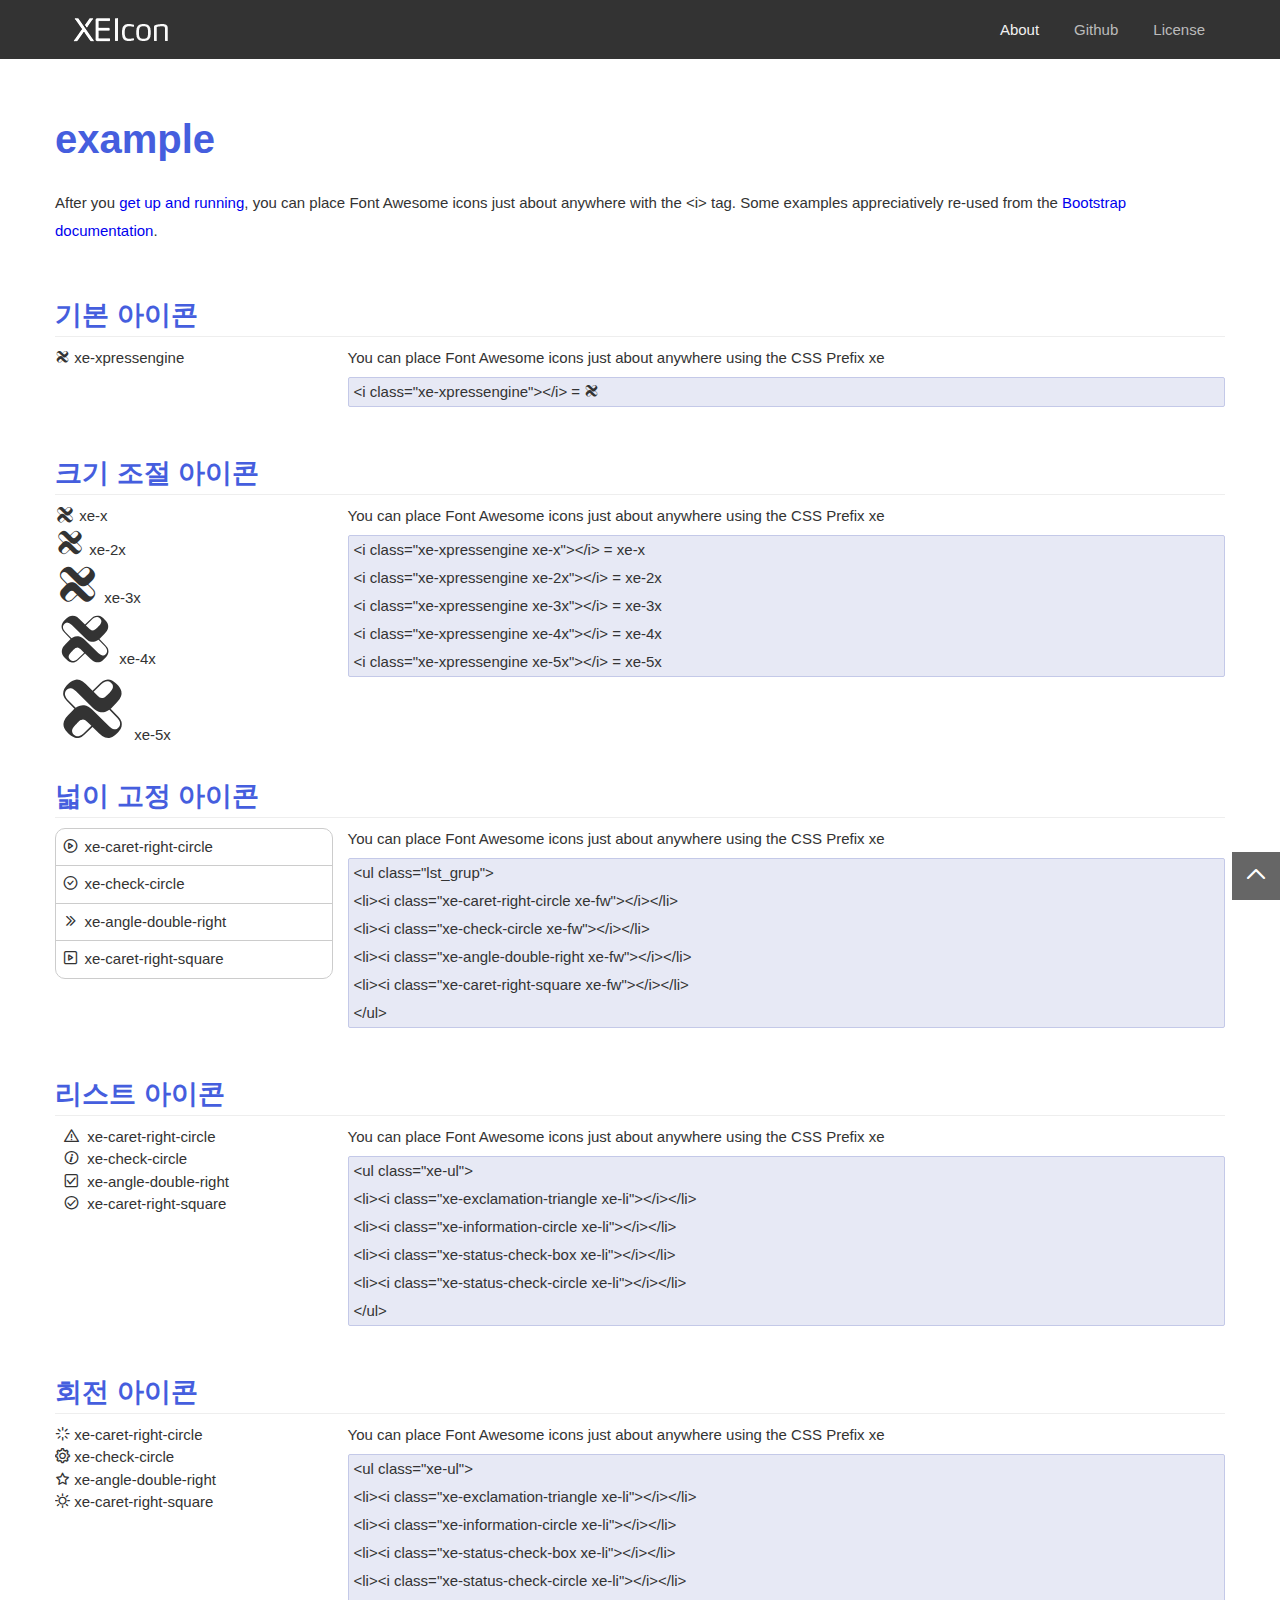
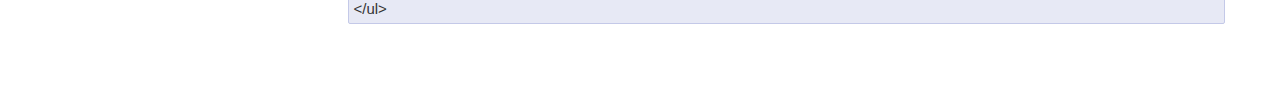
==== example.html @ 7a9fdd1b "example.html" ====
<!doctype html>
<html>
<head>
<meta charset="utf-8">
<title>XE Icon</title>
<meta name="viewport" content="width=device-width,initial-scale=1.0,minimum-scale=1.0,maximum-scale=1.0">
<link rel="stylesheet" href="./common/xe-icon.css">
<link rel="stylesheet" href="./common/style.css">
<!--[if lt IE 8]><link rel="stylesheet" href="./ie7/ie7.css"><![endif]-->
<!--[if lt IE 9]><script src="../xe_common/respond.min.js"></script><![endif]-->
<!--[if lt IE 9]><script src="../xe_common/jquery-1.x.min.js"></script><![endif]-->
<!--[if gte IE 9]><script src="../xe_common/jquery.min.js"></script><![endif]-->
<script src="../xe_common/jquery.min.js"></script>
<script src="./common/xe-icon.js"></script>
<script src="./js/jquery.quicksearch.js"></script>
<script src="./js/search.js"></script>
<link rel="shortcut icon" sizes="64x64" href="./img/favicon.ico">
<link rel="apple-touch-icon" sizes="144x144" href="./img/favicon-114.png">

<!-- GA --> <script> (function(i,s,o,g,r,a,m){i['GoogleAnalyticsObject']=r;i[r]=i[r]||function(){(i[r].q=i[r].q||[]).push(arguments)},i[r].l=1*new Date();a=s.createElement(o), m=s.getElementsByTagName(o)[0];a.async=1;a.src=g;m.parentNode.insertBefore(a,m) })(window,document,'script','//www.google-analytics.com/analytics.js','ga'); ga('create', 'UA-46389165-4', 'auto'); ga('send', 'pageview'); </script> </head> <!-- // GA -->
</head>
<body>
<div class="xe_icon_wrap about_wrap">
	<div class="xe_icon_gnb">
		<div class="gnb_area">
			<h1><a href="http://contest.xpressengine.com/templates/xe_icon/index.html"><span class="blind">XEIcon</span></a></h1>
			<div class="gnb_right">
                <!-- 검색바 삭제
				<div class="srch_area">
					<input type="text" placeholder="Search">
					<a href="#"><i class="xe-magnifier"><span class="blind">xe icon 찾기</span></i></a>
				</div> -->
				<ul class="menu_lst">
					<!-- [D] 선택시 a 태그 클래스 on 추가 -->
					<!--홈버튼 일시숨김
                    <li><a href="index.html" class="on">XEIcon</a></li>
                    -->
					<li><a href="./About_files/About.html" class="on">About</a></li>
					<li><a href="https://github.com/xpressengine/XEIcon.git" target="_blank" class="ga-action" data-ga-event="icon-download">Github</a></li>
					<li><a href="http://contest.xpressengine.com/templates/xe_icon/xe_icon_license.html">License</a></li>
				</ul>
			</div>
		</div>
	</div>
	<div class="container">
    	<div class="spot v2">
          	<h2 class="license_tit">example</h2>
			<p>After you <a href="../get-started/">get up and running</a>, you can place Font Awesome icons just about anywhere with the <span>&lt;i&gt;</span> tag. Some examples appreciatively re-used from the <a href="http://getbootstrap.com">Bootstrap documentation</a>.</p>
        </div>
		<div class="content">
			<ul class="code_lst">
            	<li>
                	<h3>기본 아이콘</h3>
                    <div class="col left">
	                    <i class="xe-xpressengine"></i> xe-xpressengine
                    </div>
                	<div class="col right">
	                    <p>You can place Font Awesome icons just about anywhere using the CSS Prefix <span class="box_txt">xe</span></p>
						<div class="code_box_area">
							<p class="code_box"><span>&lt;i class="xe-xpressengine"&gt;&lt;/i&gt; = <i class="xe-xpressengine"></i> </span></p>
						</div>        
                    </div>
                </li>
            	<li>
                	<h3>크기 조절 아이콘</h3>
                    <div class="col left">
                    	<ul>
                        <li><i class="xe-xpressengine xe-x"></i> xe-x</li>
                        <li><i class="xe-xpressengine xe-2x"></i> xe-2x</li>
                        <li><i class="xe-xpressengine xe-3x"></i> xe-3x</li>
                        <li><i class="xe-xpressengine xe-4x"></i> xe-4x</li>
                        <li><i class="xe-xpressengine xe-5x"></i> xe-5x</li>
                        </ul>
                    </div>
                	<div class="col right">
	                    <p>You can place Font Awesome icons just about anywhere using the CSS Prefix <span class="box_txt">xe</span></p>
						<div class="code_box_area">
							<p class="code_box">
                                <span>&lt;i class="xe-xpressengine xe-x"&gt;&lt;/i&gt; = xe-x </span><br>
                                <span>&lt;i class="xe-xpressengine xe-2x"&gt;&lt;/i&gt; = xe-2x </span><br>
                                <span>&lt;i class="xe-xpressengine xe-3x"&gt;&lt;/i&gt; = xe-3x </span><br>
                                <span>&lt;i class="xe-xpressengine xe-4x"&gt;&lt;/i&gt; = xe-4x </span><br>
                                <span>&lt;i class="xe-xpressengine xe-5x"&gt;&lt;/i&gt; = xe-5x </span><br>
                            </p>
						</div>        
                    </div>
                </li>                
            	<li>
                	<h3>넓이 고정 아이콘</h3>
                    <div class="col left">
                    	<ul class="lst_grup">
                        <li><i class="xe-caret-right-circle xe-fw"></i> xe-caret-right-circle</li>
                        <li><i class="xe-check-circle xe-fw"></i> xe-check-circle</li>
                        <li><i class="xe-angle-double-right xe-fw"></i> xe-angle-double-right</li>
                        <li><i class="xe-caret-right-square xe-fw"></i> xe-caret-right-square</li>
                        </ul>
                    </div>
                	<div class="col right">
	                    <p>You can place Font Awesome icons just about anywhere using the CSS Prefix <span class="box_txt">xe</span></p>
						<div class="code_box_area">
							<p class="code_box">
                                <span>&lt;ul class="lst_grup"&gt;</span><br>
                                    <span>&lt;li&gt;&lt;i class="xe-caret-right-circle xe-fw"&gt;&lt;/i&gt;&lt;/li&gt;</span><br>
                                    <span>&lt;li&gt;&lt;i class="xe-check-circle xe-fw"&gt;&lt;/i&gt;&lt;/li&gt;</span><br>
                                    <span>&lt;li&gt;&lt;i class="xe-angle-double-right xe-fw"&gt;&lt;/i&gt;&lt;/li&gt;</span><br>
                                    <span>&lt;li&gt;&lt;i class="xe-caret-right-square xe-fw"&gt;&lt;/i&gt;&lt;/li&gt;</span><br>
								<span>&lt;/ul&gt;</span>                                    
                            </p>
						</div>        
                    </div>
                </li>          
            	<li>
                	<h3>리스트 아이콘</h3>
                    <div class="col left">
                    	<ul class="xe-ul">
                        <li><i class="xe-exclamation-triangle xe-li"></i> xe-caret-right-circle</li>
                        <li><i class="xe-information-circle xe-li"></i> xe-check-circle</li>
                        <li><i class="xe-status-check-box xe-li"></i> xe-angle-double-right</li>
                        <li><i class="xe-status-check-circle xe-li"></i> xe-caret-right-square</li>
                        </ul>
                    </div>
                	<div class="col right">
	                    <p>You can place Font Awesome icons just about anywhere using the CSS Prefix <span class="box_txt">xe</span></p>
						<div class="code_box_area">
							<p class="code_box">
                                <span>&lt;ul class="xe-ul"&gt;</span><br>
                                    <span>&lt;li&gt;&lt;i class="xe-exclamation-triangle xe-li"&gt;&lt;/i&gt;&lt;/li&gt;</span><br>
                                    <span>&lt;li&gt;&lt;i class="xe-information-circle xe-li"&gt;&lt;/i&gt;&lt;/li&gt;</span><br>
                                    <span>&lt;li&gt;&lt;i class="xe-status-check-box xe-li"&gt;&lt;/i&gt;&lt;/li&gt;</span><br>
                                    <span>&lt;li&gt;&lt;i class="xe-status-check-circle xe-li"&gt;&lt;/i&gt;&lt;/li&gt;</span><br>
								<span>&lt;/ul&gt;</span>   
                            </p>
						</div>        
                    </div>
                </li>   
            	<li>
                	<h3>회전 아이콘</h3>
                    <div class="col left">
                    	<ul class="lst_row">
                        <li><i class="xe-spinner xe-spin"></i> xe-caret-right-circle</li>
                        <li><i class="xe-tool xe-spin"></i> xe-check-circle</li>
                        <li><i class="xe-star xe-spin"></i> xe-angle-double-right</li>
                        <li><i class="xe-time-day xe-spin"></i> xe-caret-right-square</li>
                        </ul>
                    </div>
                	<div class="col right">
	                    <p>You can place Font Awesome icons just about anywhere using the CSS Prefix <span class="box_txt">xe</span></p>
						<div class="code_box_area">
							<p class="code_box">
                                <span>&lt;ul class="xe-ul"&gt;</span><br>
                                    <span>&lt;li&gt;&lt;i class="xe-exclamation-triangle xe-li"&gt;&lt;/i&gt;&lt;/li&gt;</span><br>
                                    <span>&lt;li&gt;&lt;i class="xe-information-circle xe-li"&gt;&lt;/i&gt;&lt;/li&gt;</span><br>
                                    <span>&lt;li&gt;&lt;i class="xe-status-check-box xe-li"&gt;&lt;/i&gt;&lt;/li&gt;</span><br>
                                    <span>&lt;li&gt;&lt;i class="xe-status-check-circle xe-li"&gt;&lt;/i&gt;&lt;/li&gt;</span><br>
								<span>&lt;/ul&gt;</span>   
                            </p>
						</div>        
                    </div>
                </li>                                            
            </ul>
		</div>
	</div>
</div>
<a href="http://contest.xpressengine.com/templates/xe_icon/xe_icon_about.html#" class="btn_top" style="display: inline;"><i class="xe-angle-up"><span class="blind">위로가기</span></i></a>
</body>
</html>
---- common/xe-icon.css ----
@charset "utf-8";
/* GBU Gunil */

/* Common */
body,p,h1,h2,h3,h4,h5,h6,ul,ol,li,dl,dt,dd,table,th,td,form,fieldset,legend,input,textarea,button,select{margin:0;padding:0;-webkit-text-size-adjust:none}
body,input,textarea,select,button,table{font-family:'나눔고딕',NanumGothic,ng,'돋움',Dotum,Helvetica Neue,Helvetica,sans-serif;font-size:12px}
img,fieldset,button{border:0}
ul,ol{list-style:none}
em,address{font-style:normal}
a{text-decoration:none}
a:hover,a:active,a:focus{text-decoration:none}
.blind{overflow:hidden;position:absolute;top:0;left:0;width:1px;height:1px;font-size:0;line-height:0}

/* webfont */
@font-face{font-family:ng;src:url(nanumgothic.eot);src:local('※'),url(nanumgothic.woff) format('woff')}

body{margin:0;padding:0;background:#455ede;line-height:1.5}
h2{padding:24px 8px 24px 8px;font-size:56px;color:#fafafa;text-align:center}
.glyph{overflow:hidden;float:left;width:50%;height:90px;margin-bottom:30px;padding-bottom:0;font-size:16px;text-align:center}
.bgc1{background:#455ede;text-align:center}
.mal,.mhl{margin-left:auto;margin-right:auto}
.mhmm{margin-left:auto;margin-right:auto}
.mls{display:block;font-size:13px;margin-top:4px;color:#fafafa}
.clearfix:before,.clearfix:after{display:table;content:' '}
.clearfix:after{clear:both}
.hidden-true{display:none}
.fs1{font-size:32px;color:#fafafa}
code{font-size:11px;font-family:Consolas,'Andale Mono','Lucida Console','Lucida Sans Typewriter',Monaco,'Courier New',monospace;color:#009;white-space:nowrap}
.haader{clear:both;padding:40px 0 30px}
.haader h3{padding:8px 8px 8px 8px;border-bottom:1px solid #fafafa;font-size:26px;font-weight:500;text-align: center;color: #fafafa;}
.ptl{margin:0 auto;padding:0 0 30px}
p.mhl{color:#fafafa}
p.mhl a{color:#fafafa}
.bgc2{background-color:#333}
.bgc2 p.mhl{margin:20px auto;text-align:right}
.btn_top{display:none;overflow:hidden;position:fixed;right:0px;bottom:0px;z-index:1000;width:48px;height:48px;background-color:#000;font-size:24px;line-height:48px;color:#fff;text-align:center;opacity:0.6;filter:alpha(opacity=60)}
.btn_top:hover{background-color:#000;color:#fff;text-decoration:none;opacity:1;filter:alpha(opacity=100)}
.download{display:inline-block;height:26px;padding:6px 16px;border:1px solid #fafafa;border-radius:26px;font-size:18px;line-height:26px;color:#fafafa}
.download:hover{background-color:#fafafa;color:#455ede}

.xe_icon_gnb{background-color:#333}
.xe_icon_gnb .gnb_area{overflow:hidden;position:relative;margin:0 auto;background-color:#333}
.xe_icon_gnb h1{float:left;overflow:hidden;width:130px;height:59px;margin-right:10px}
.xe_icon_gnb h1 a{display:block;width:130px;height:59px;background:url(../img/xeicon_logo.png) 0 0 no-repeat}
.xe_icon_gnb .gnb_right{float:right;margin-right:154px}
.xe_icon_gnb .srch_area{float:left;overflow:hidden;padding-top:12px}
.xe_icon_gnb .srch_area input{float:left;width:168px;height:17px;padding:8px 12px 9px;border:0;font-size:15px;-webkit-border-radius:3px 0 0 3px;border-radius:3px 0 0 3px;color:#333}
.xe_icon_gnb .srch_area a{float:left;display:block;width:34px;height:34px;border-left:solid 1px #ccc;background-color:#fff;-webkit-border-radius:0 3px 3px 0;border-radius:0 3px 3px 0;font-size:21px;color:#888}
.xe_icon_gnb .srch_area a i{padding:0 4px 0 6px;vertical-align:top;line-height:34px}
.xe_icon_gnb .menu_lst{overflow:hidden;float:left}
.xe_icon_gnb .menu_lst li{float:left;font-size:15px;line-height:59px;margin-left:35px}
.xe_icon_gnb .menu_lst li:first-child{margin-left:35px}
.xe_icon_gnb .menu_lst li a{color:#bbb}
.xe_icon_gnb .menu_lst li a:hover,.xe_icon_gnb .menu_lst li a.on{color:#f1f1f1}

/* xe_icon_license */
.xe_icon_wrap{overflow:hidden;margin:0;padding:0;color:#333;Verdana,Tahoma,sans-serif;background-color:#fff;text-align:left}
.xe_icon_wrap .container{margin:0 auto;padding:50px 0}
.xe_icon_wrap .license_tit{font-size:40px;font-weight:600;margin:0 0 20px 0;padding:0;color:#455ede;text-align:left}
.xe_icon_wrap .spot{margin-bottom:20px;padding: 0 20px 0 20px}
.xe_icon_wrap .spot p{margin:0 0 10px 0;font-size:15px;line-height:28px}
.xe_icon_wrap .license_info_area{margin-bottom:80px;padding: 0 20px 0 20px}
.xe_icon_wrap .license_info_area .info_lst{margin-bottom:3.2em}
.xe_icon_wrap .license_info_area .info_tit{margin:48px 0 16px 0;font-size:23px;line-height:40px;font-weight:600;border-bottom:solid 1px #e6e6e6}
.xe_icon_wrap .license_info_area .info_content dd{padding-left:0px}
.xe_icon_wrap .license_info_area .info_kr{margin-bottom:10px}
.xe_icon_wrap .license_info_area .info_txt_lst{list-style-type:disc;font-size:15px;line-height:28px;padding-left: 24px}
.xe_icon_wrap .license_info_area .info_txt_lst .info_txt a{color:#455ede}
.xe_icon_wrap .license_info_area .info_txt_lst .info_txt a:hover{text-decoration:underline}
.xe_icon_wrap .license_info_area .info_txt_lst .info_txt .box_txt{display:inline-block;min-height:16px;padding:2px 8px 4px 8px;border:solid 1px #e1e1e1;border-radius: 2px; line-height:16px;vertical-align:middle}
.xe_icon_wrap .notice_txt{font-size:15px;color: #888;margin-bottom: 4px;}
.xe_icon_wrap .notice_txt a{color:#455ede}
.xe_icon_wrap .notice_txt a:hover{text-decoration:underline}

/* xe_icon_about */
.about_wrap .abouts dt{font-size:27px;font-weight:600;margin:30px 0 10px 0}
.about_wrap .abouts dd{font-size:15px;line-height: 26px}
.about_wrap .contest dt{font-size:27px;font-weight:600;margin:30px 0 10px 0}
.about_wrap .contest dd{font-size:15px;line-height: 26px;margin:8px 0 60px 0}
.about_wrap .setting dt,.about_wrap .code_lst h3{font-size:27px;font-weight:600;margin:30px 0 10px 0;color:#455ede}
.about_wrap .setting dd{font-size:15px;line-height: 26px}
.about_wrap .aboutus dt{font-size:27px;font-weight:600;margin:30px 0 10px 0;color:#455ede}
.about_wrap .aboutus dd{font-size:15px;line-height: 26px}
.about_wrap .about_info .info_lst .info_content .info_kr{font-size:15px}
.about_wrap .about_info .info_lst .info_content .info_detail{margin-top:30px;font-size:15px}
.about_wrap .about_info .info_lst .info_content .info_detail ul{padding-left:20px}
.about_wrap .about_info .info_lst .info_content .info_detail.en{margin-top:40px}
.about_wrap .about_info .info_lst .info_content .info_detail li{margin-top:10px}
.about_wrap .about_info .info_lst .info_content .info_detail li a{color:#3269a0}
.about_wrap .about_info .info_lst .info_content .info_detail .detail_tit{font-weight:normal}
.about_wrap .about_info .info_lst .info_content .info_detail .detail_tit .box_txt{display:inline-block;min-height:16px;padding:4px 4px 4px 4px;background-color: #f7f7f7; border:solid 1px #eee;border-radius: 2px; line-height:16px;vertical-align:middle}
.about_wrap .about_info .info_lst .info_content .info_detail .code_box_area{padding-left:20px}
.about_wrap .about_info .info_lst .info_content .info_detail .code_box_area .code_box span{font-size:15px;color:#333}
.about_wrap .about_info .info_lst .info_content .info_detail .code_box_area .code_box,.about_wrap .code_lst .code_box_area .code_box{min-height:28px;margin:8px 0 16px 0;padding:0 5px;border:solid 1px #c4c9e8;border-radius: 2px; background-color:#e7e9f5;font-size:15px;line-height:28px;word-break:break-all}
.about_wrap .about_info .info_lst .info_content .info_detail .code_box_area .code_box_txt{display:block;margin-top:5px;font-size:15px;}
.about_wrap .section{padding:0 20px}
.about_wrap .section ul{padding:0}


.about_wrap .code_lst{font-size:15px}
.about_wrap .code_lst h3{border-bottom:1px solid #eee}
.about_wrap .code_lst>li{overflow: hidden}
.about_wrap .col{float:left}
.about_wrap .left{width:25%}
.about_wrap .right{width:75%}
.about_wrap.xe_icon_wrap .spot{padding-left:0}
.about_wrap .lst_grup{margin-right:15px;border:1px solid #ccc;border-radius:10px}
.about_wrap .lst_grup li{padding:7px 0 7px 5px;border-bottom:1px solid #ccc}
.about_wrap .lst_grup li:last-child{border-bottom:none}





@media(max-width: 767px){
.bgc1,.bgc2{text-align:center}  
.xe_icon_gnb .gnb_right{margin-right:0}
.xe_icon_gnb h1{float:none;margin:0 auto}
.xe_icon_gnb .gnb_right{float:none}
.xe_icon_gnb .srch_area{float:none;width:227px;margin:0 auto;padding-top:0}
.xe_icon_gnb .menu_lst{float:none;width:260px;margin:0 auto}
.xe_icon_gnb .menu_lst li{margin-left:15px}
.xe_icon_gnb .menu_lst li:first-child{margin-left:0}
}

@media(min-width: 480px){
.mhmm,.ptl,.mhl,.gnb_area,.container{width:466px}
.glyph{width:33.33333333%}

}

@media(min-width: 768px){
.mhmm,.ptl,.mhl,.gnb_area,.container{width:750px}
.glyph{width:25%}

.xe_icon_gnb .gnb_right{margin-right:0}
.xe_icon_gnb .menu_lst li,.xe_icon_gnb .menu_lst li:first-child{margin-left:15px}
    
}

@media(min-width: 992px){
.mhmm,.ptl,.mhl,.gnb_area,.container{width:970px}
.glyph{width:20%}

.xe_icon_gnb .gnb_right{margin-right:0}
.xe_icon_gnb .menu_lst li,.xe_icon_gnb .menu_lst li:first-child{margin-left:15px}
}

@media(min-width: 1200px){
.mhmm,.ptl,.mhl,.gnb_area,.container{width:1170px}
.glyph{width:16.666666666%}

.xe_icon_gnb .gnb_right{margin-right:20px}
.xe_icon_gnb .menu_lst li,.xe_icon_gnb .menu_lst li:first-child{margin-left:35px}
}
---- common/style.css ----
@charset "UTF-8";
/* FONT PATH
 * -------------------------- */
@font-face {
  font-family: 'xeicon';
  src: url("../fonts/xeicon.eot?v=4.2.0");
  src: url("../fonts/xeicon.eot?#iefix&v=4.2.0") format("embedded-opentype"), url("../fonts/xeicon.woff?v=4.2.0") format("woff"), url("../fonts/xeicon.ttf?v=4.2.0") format("truetype"), url("../fonts/xeicon.svg?v=4.2.0#xeiconregular") format("svg");
  font-weight: normal;
  font-style: normal; }
i {
  display: inline-block;
  font: normal normal normal 14px/1 xeicon;
  font-size: inherit;
  text-rendering: auto;
  -webkit-font-smoothing: antialiased;
  -moz-osx-font-smoothing: grayscale; }

/* makes the font 33% larger relative to the icon container */
.xe-x {
  font-size: 1.33333em;
  line-height: 0.75em;
  vertical-align: -15%; }

.xe-2x {
  font-size: 2em; }

.xe-3x {
  font-size: 3em; }

.xe-4x {
  font-size: 4em; }

.xe-5x {
  font-size: 5em; }

.xe-plus:before {
  content: ""; }

.xe-plus-circle:before {
  content: ""; }

.xe-plus-square:before {
  content: ""; }

.xe-minus:before {
  content: ""; }

.xe-minus-circle:before {
  content: ""; }

.xe-minus-square:before {
  content: ""; }

.xe-check:before {
  content: ""; }

.xe-check-circle:before {
  content: ""; }

.xe-check-square:before {
  content: ""; }

.xe-close:before {
  content: ""; }

.xe-close-circle:before {
  content: ""; }

.xe-close-square:before {
  content: ""; }

.xe-angle-left:before {
  content: ""; }

.xe-left-circle:before {
  content: ""; }

.xe-left-square:before {
  content: ""; }

.xe-angle-right:before {
  content: ""; }

.xe-right-circle:before {
  content: ""; }

.xe-right-square:before {
  content: ""; }

.xe-angle-up:before {
  content: ""; }

.xe-up-circle:before {
  content: ""; }

.xe-up-square:before {
  content: ""; }

.xe-angle-down:before {
  content: ""; }

.xe-down-circle:before {
  content: ""; }

.xe-down-square:before {
  content: ""; }

.xe-arrow-left:before {
  content: ""; }

.xe-arrow-right:before {
  content: ""; }

.xe-arrow-up:before {
  content: ""; }

.xe-arrow-down:before {
  content: ""; }

.xe-angle-double-left:before {
  content: ""; }

.xe-angle-double-right:before {
  content: ""; }

.xe-angle-double-up:before {
  content: ""; }

.xe-angle-double-down:before {
  content: ""; }

.xe-caret-left:before {
  content: ""; }

.xe-caret-left-circle:before {
  content: ""; }

.xe-caret-left-square:before {
  content: ""; }

.xe-caret-right:before {
  content: ""; }

.xe-caret-right-circle:before {
  content: ""; }

.xe-caret-right-square:before {
  content: ""; }

.xe-caret-up:before {
  content: ""; }

.xe-caret-up-circle:before {
  content: ""; }

.xe-caret-up-square:before {
  content: ""; }

.xe-caret-down:before {
  content: ""; }

.xe-caret-down-circle:before {
  content: ""; }

.xe-caret-down-square:before {
  content: ""; }

.xe-arrows:before {
  content: ""; }

.xe-arrows-alt:before {
  content: ""; }

.xe-expand-square:before {
  content: ""; }

.xe-compress-square:before {
  content: ""; }

.xe-arrows-h:before {
  content: ""; }

.xe-arrows-v:before {
  content: ""; }

.xe-expand:before {
  content: ""; }

.xe-compress:before {
  content: ""; }

.xe-refresh:before {
  content: ""; }

.xe-power-off:before {
  content: ""; }

.xe-alt:before {
  content: ""; }

.xe-command:before {
  content: ""; }

.xe-esc:before {
  content: ""; }

.xe-eye:before {
  content: ""; }

.xe-toggle:before {
  content: ""; }

.xe-toggle-off:before {
  content: ""; }

.xe-toggle-on:before {
  content: ""; }

.xe-spinner:before {
  content: ""; }

.xe-ellipsis-h:before {
  content: ""; }

.xe-download-circle:before {
  content: ""; }

.xe-upload-circle:before {
  content: ""; }

.xe-download:before {
  content: ""; }

.xe-upload:before {
  content: ""; }

.xe-download-disk:before {
  content: ""; }

.xe-upload-disk:before {
  content: ""; }

.xe-archive:before {
  content: ""; }

.xe-download-my:before {
  content: ""; }

.xe-download-bottom:before {
  content: ""; }

.xe-download-caret:before {
  content: ""; }

.xe-cloud:before {
  content: ""; }

.xe-cloud-upload:before {
  content: ""; }

.xe-cloud-download:before {
  content: ""; }

.xe-upload-square:before {
  content: ""; }

.xe-download-square:before {
  content: ""; }

.xe-share:before {
  content: ""; }

.xe-share-l:before {
  content: ""; }

.xe-share-alt:before {
  content: ""; }

.xe-share-arrow-alt:before {
  content: ""; }

.xe-cloud-plus:before {
  content: ""; }

.xe-cloud-minus:before {
  content: ""; }

.xe-external-share:before {
  content: ""; }

.xe-external-link:before {
  content: ""; }

.xe-flag:before {
  content: ""; }

.xe-flag-line:before {
  content: ""; }

.xe-notice:before {
  content: ""; }

.xe-announce:before {
  content: ""; }

.xe-rss-square:before {
  content: ""; }

.xe-code-fork:before {
  content: ""; }

.xe-Sitemap:before {
  content: ""; }

.xe-wifi-tower:before {
  content: ""; }

.xe-wifi:before {
  content: ""; }

.xe-signal-circle:before {
  content: ""; }

.xe-Antenna:before {
  content: ""; }

.xe-marquee-add:before {
  content: ""; }

.xe-marquee-remove:before {
  content: ""; }

.xe-exchange:before {
  content: ""; }

.xe-repeat:before {
  content: ""; }

.xe-share-arrow-alt2:before {
  content: ""; }

.xe-scissors:before {
  content: ""; }

.xe-pen:before {
  content: ""; }

.xe-pencil:before {
  content: ""; }

.xe-circle:before {
  content: ""; }

.xe-slash-circle:before {
  content: ""; }

.xe-magnifier-expand:before {
  content: ""; }

.xe-magnifier-reduce:before {
  content: ""; }

.xe-magnifier:before {
  content: ""; }

.xe-pin:before {
  content: ""; }

.xe-clip:before {
  content: ""; }

.xe-key:before {
  content: ""; }

.xe-key-classic:before {
  content: ""; }

.xe-wastebasket:before {
  content: ""; }

.xe-eyes:before {
  content: ""; }

.xe-eye-slash:before {
  content: ""; }

.xe-slip-tongs:before {
  content: ""; }

.xe-lock:before {
  content: ""; }

.xe-unlock:before {
  content: ""; }

.xe-calculator:before {
  content: ""; }

.xe-target:before {
  content: ""; }

.xe-pen-point:before {
  content: ""; }

.xe-pencil-point:before {
  content: ""; }

.xe-brush-point:before {
  content: ""; }

.xe-magnet:before {
  content: ""; }

.xe-cube:before {
  content: ""; }

.xe-brush:before {
  content: ""; }

.xe-type:before {
  content: ""; }

.xe-paint-bucket:before {
  content: ""; }

.xe-crop:before {
  content: ""; }

.xe-marquee:before {
  content: ""; }

.xe-color:before {
  content: ""; }

.xe-ruler:before {
  content: ""; }

.xe-ruler-triangle:before {
  content: ""; }

.xe-magic:before {
  content: ""; }

.xe-eyedropper:before {
  content: ""; }

.xe-canvas:before {
  content: ""; }

.xe-tool:before {
  content: ""; }

.xe-repair:before {
  content: ""; }

.xe-align-justify:before {
  content: ""; }

.xe-align-left:before {
  content: ""; }

.xe-align-center:before {
  content: ""; }

.xe-align-right:before {
  content: ""; }

.xe-layout-full:before {
  content: ""; }

.xe-layout-side-left:before {
  content: ""; }

.xe-layout-side-right:before {
  content: ""; }

.xe-layout-left-two:before {
  content: ""; }

.xe-layout-side-center:before {
  content: ""; }

.xe-layout-side-three:before {
  content: ""; }

.xe-layout-grid:before {
  content: ""; }

.xe-layout-top:before {
  content: ""; }

.xe-layout-top-left:before {
  content: ""; }

.xe-layout-top-grid:before {
  content: ""; }

.xe-layout-top-colum:before {
  content: ""; }

.xe-layout-top-center:before {
  content: ""; }

.xe-layout-top-left-mid:before {
  content: ""; }

.xe-layout-top-right:before {
  content: ""; }

.xe-bold:before {
  content: ""; }

.xe-underline:before {
  content: ""; }

.xe-italic:before {
  content: ""; }

.xe-Caps:before {
  content: ""; }

.xe-strikethrough:before {
  content: ""; }

.xe-paragraph:before {
  content: ""; }

.xe-list-ul:before {
  content: ""; }

.xe-list-ul-square:before {
  content: ""; }

.xe-list-ol:before {
  content: ""; }

.xe-list-ul-l:before {
  content: ""; }

.xe-indent:before {
  content: ""; }

.xe-indent-arrow:before {
  content: ""; }

.xe-dedent:before {
  content: ""; }

.xe-dedent-arrow:before {
  content: ""; }

.xe-link:before {
  content: ""; }

.xe-link-l:before {
  content: ""; }

.xe-unlink:before {
  content: ""; }

.xe-link-clip:before {
  content: ""; }

.xe-content-right:before {
  content: ""; }

.xe-content-left:before {
  content: ""; }

.xe-content-grid:before {
  content: ""; }

.xe-eraser:before {
  content: ""; }

.xe-lineheight-plus:before {
  content: ""; }

.xe-lineheight-minus:before {
  content: ""; }

.xe-lineheight:before {
  content: ""; }

.xe-code:before {
  content: ""; }

.xe-rotate-right:before {
  content: ""; }

.xe-rotate-left:before {
  content: ""; }

.xe-stack-paper:before {
  content: ""; }

.xe-paper:before {
  content: ""; }

.xe-user:before {
  content: ""; }

.xe-user-plus:before {
  content: ""; }

.xe-user-minus:before {
  content: ""; }

.xe-user-check:before {
  content: ""; }

.xe-users:before {
  content: ""; }

.xe-user-info:before {
  content: ""; }

.xe-user-add:before {
  content: ""; }

.xe-user-circle:before {
  content: ""; }

.xe-user-folder:before {
  content: ""; }

.xe-user-address:before {
  content: ""; }

.xe-user-lock:before {
  content: ""; }

.xe-female:before {
  content: ""; }

.xe-male:before {
  content: ""; }

.xe-gender:before {
  content: ""; }

.xe-man:before {
  content: ""; }

.xe-community:before {
  content: ""; }

.xe-email:before {
  content: ""; }

.xe-mail-envelope:before {
  content: ""; }

.xe-mail-card:before {
  content: ""; }

.xe-mail-postcard:before {
  content: ""; }

.xe-mail-open:before {
  content: ""; }

.xe-mail-open-letter:before {
  content: ""; }

.xe-mail-at:before {
  content: ""; }

.xe-postbox:before {
  content: ""; }

.xe-mail-reply:before {
  content: ""; }

.xe-send:before {
  content: ""; }

.xe-attach:before {
  content: ""; }

.xe-mail-refresh:before {
  content: ""; }

.xe-message-bubble:before {
  content: ""; }

.xe-message-left:before {
  content: ""; }

.xe-message-right:before {
  content: ""; }

.xe-message-left-list:before {
  content: ""; }

.xe-message-left-ellipsis:before {
  content: ""; }

.xe-comment-list:before {
  content: ""; }

.xe-comment-bubble:before {
  content: ""; }

.xe-comment-double:before {
  content: ""; }

.xe-status-check:before {
  content: ""; }

.xe-status-check-box:before {
  content: ""; }

.xe-status-check-boxout:before {
  content: ""; }

.xe-status-check-circle:before {
  content: ""; }

.xe-status-check-circleout:before {
  content: ""; }

.xe-status-check-shield:before {
  content: ""; }

.xe-status-check-shieldout:before {
  content: ""; }

.xe-status-check-commentout:before {
  content: ""; }

.xe-status-check-comment:before {
  content: ""; }

.xe-status-check-home:before {
  content: ""; }

.xe-status-check-homeout:before {
  content: ""; }

.xe-ban:before {
  content: ""; }

.xe-ban-square:before {
  content: ""; }

.xe-ban-circle:before {
  content: ""; }

.xe-ban-octagonal:before {
  content: ""; }

.xe-ban-briefcase:before {
  content: ""; }

.xe-unknown-square:before {
  content: ""; }

.xe-unknown-circle:before {
  content: ""; }

.xe-ok-square:before {
  content: ""; }

.xe-ok-circle:before {
  content: ""; }

.xe-ban-l:before {
  content: ""; }

.xe-rollback:before {
  content: ""; }

.xe-rollback-circle:before {
  content: ""; }

.xe-exclamation-circle:before {
  content: ""; }

.xe-exclamation-triangle:before {
  content: ""; }

.xe-exclamation-octagon:before {
  content: ""; }

.xe-information-circle:before {
  content: ""; }

.xe-help-circle:before {
  content: ""; }

.xe-skull:before {
  content: ""; }

.xe-image:before {
  content: ""; }

.xe-images:before {
  content: ""; }

.xe-photo:before {
  content: ""; }

.xe-photo-camera-a:before {
  content: ""; }

.xe-photo-camera-b:before {
  content: ""; }

.xe-photo-camera-c:before {
  content: ""; }

.xe-photo-camera-retro:before {
  content: ""; }

.xe-photo-cameracorder:before {
  content: ""; }

.xe-backward-arrow:before {
  content: ""; }

.xe-forward-arrow:before {
  content: ""; }

.xe-backward-double-arrow:before {
  content: ""; }

.xe-forward-double-arrow:before {
  content: ""; }

.xe-stop:before {
  content: ""; }

.xe-backward-double-circle:before {
  content: ""; }

.xe-forward-double-circle:before {
  content: ""; }

.xe-forward-double-circle2:before {
  content: ""; }

.xe-backward-double-circle2:before {
  content: ""; }

.xe-backward-end-circle:before {
  content: ""; }

.xe-forward-end-circle:before {
  content: ""; }

.xe-backward-end-double-circle:before {
  content: ""; }

.xe-forward-end-double-circle:before {
  content: ""; }

.xe-stop-circle:before {
  content: ""; }

.xe-play-circle:before {
  content: ""; }

.xe-backward-double-square:before {
  content: ""; }

.xe-forward-double-square:before {
  content: ""; }

.xe-backward-end-square:before {
  content: ""; }

.xe-forward-end-square:before {
  content: ""; }

.xe-backward-end-double-square:before {
  content: ""; }

.xe-forward-end-double-square:before {
  content: ""; }

.xe-stop-square:before {
  content: ""; }

.xe-play-square:before {
  content: ""; }

.xe-record:before {
  content: ""; }

.xe-play:before {
  content: ""; }

.xe-forward-double-angle:before {
  content: ""; }

.xe-backward-double-angle:before {
  content: ""; }

.xe-pause:before {
  content: ""; }

.xe-forward-end-angle:before {
  content: ""; }

.xe-backward-end-angle:before {
  content: ""; }

.xe-h-41:before {
  content: ""; }

.xe-record-circle:before {
  content: ""; }

.xe-forward-double-circle-o:before {
  content: ""; }

.xe-backward-double-circle-o:before {
  content: ""; }

.xe-pause-circle-o:before {
  content: ""; }

.xe-pausenow-circle-o:before {
  content: ""; }

.xe-video:before {
  content: ""; }

.xe-play-movie:before {
  content: ""; }

.xe-play-tv:before {
  content: ""; }

.xe-play-tv-wide:before {
  content: ""; }

.xe-video-recoder:before {
  content: ""; }

.xe-play-film:before {
  content: ""; }

.xe-film:before {
  content: ""; }

.xe-sound-max:before {
  content: ""; }

.xe-sound-mid:before {
  content: ""; }

.xe-sound-min:before {
  content: ""; }

.xe-sound-plus:before {
  content: ""; }

.xe-sound-minus:before {
  content: ""; }

.xe-sound-off:before {
  content: ""; }

.xe-sound-close:before {
  content: ""; }

.xe-volume-circle:before {
  content: ""; }

.xe-volume-off-circle:before {
  content: ""; }

.xe-volume-max:before {
  content: ""; }

.xe-volume-mid:before {
  content: ""; }

.xe-volume-min:before {
  content: ""; }

.xe-volume-plus:before {
  content: ""; }

.xe-volume-minus:before {
  content: ""; }

.xe-volume-off:before {
  content: ""; }

.xe-volume-close:before {
  content: ""; }

.xe-headset:before {
  content: ""; }

.xe-mic:before {
  content: ""; }

.xe-mic-off:before {
  content: ""; }

.xe-microphone:before {
  content: ""; }

.xe-mic-new:before {
  content: ""; }

.xe-volume-bar:before {
  content: ""; }

.xe-record-play:before {
  content: ""; }

.xe-mix-machine:before {
  content: ""; }

.xe-music-note-a:before {
  content: ""; }

.xe-music-note-b:before {
  content: ""; }

.xe-music-note-c:before {
  content: ""; }

.xe-speaker:before {
  content: ""; }

.xe-keyboard:before {
  content: ""; }

.xe-saxophone:before {
  content: ""; }

.xe-music-scale:before {
  content: ""; }

.xe-star:before {
  content: ""; }

.xe-medal:before {
  content: ""; }

.xe-medal-l:before {
  content: ""; }

.xe-trophy:before {
  content: ""; }

.xe-love-o:before {
  content: ""; }

.xe-present:before {
  content: ""; }

.xe-flag-triangle:before {
  content: ""; }

.xe-tag-a:before {
  content: ""; }

.xe-tag-left:before {
  content: ""; }

.xe-tags:before {
  content: ""; }

.xe-tag-thin:before {
  content: ""; }

.xe-tag-lefts:before {
  content: ""; }

.xe-heart:before {
  content: ""; }

.xe-marker-pin:before {
  content: ""; }

.xe-marker-point:before {
  content: ""; }

.xe-tag-plus:before {
  content: ""; }

.xe-bookmark:before {
  content: ""; }

.xe-bookmark-left:before {
  content: ""; }

.xe-bookmark-spread:before {
  content: ""; }

.xe-marker-circle:before {
  content: ""; }

.xe-marker-plus:before {
  content: ""; }

.xe-marker-minus:before {
  content: ""; }

.xe-marker-multiply:before {
  content: ""; }

.xe-marker-circle-round:before {
  content: ""; }

.xe-marker-plus-round:before {
  content: ""; }

.xe-marker-minus-round:before {
  content: ""; }

.xe-marker-multiply-round:before {
  content: ""; }

.xe-marker-circle-fat:before {
  content: ""; }

.xe-marker-plus-fat:before {
  content: ""; }

.xe-marker-minus-fat:before {
  content: ""; }

.xe-marker-multiply-fat:before {
  content: ""; }

.xe-map-marker:before {
  content: ""; }

.xe-map-folding:before {
  content: ""; }

.xe-location-arrow:before {
  content: ""; }

.xe-compass-a:before {
  content: ""; }

.xe-compass-b:before {
  content: ""; }

.xe-crosshairs:before {
  content: ""; }

.xe-flag-wind:before {
  content: ""; }

.xe-car:before {
  content: ""; }

.xe-taxi:before {
  content: ""; }

.xe-plane:before {
  content: ""; }

.xe-monitor-mac:before {
  content: ""; }

.xe-monitor:before {
  content: ""; }

.xe-laptop:before {
  content: ""; }

.xe-mouse:before {
  content: ""; }

.xe-mouse-wheel:before {
  content: ""; }

.xe-print-paper:before {
  content: ""; }

.xe-mobile:before {
  content: ""; }

.xe-mobile-phone:before {
  content: ""; }

.xe-tablet:before {
  content: ""; }

.xe-battery-full:before {
  content: ""; }

.xe-battery-mid:before {
  content: ""; }

.xe-battery-min:before {
  content: ""; }

.xe-battery-non:before {
  content: ""; }

.xe-disk-old:before {
  content: ""; }

.xe-usb:before {
  content: ""; }

.xe-memorycard:before {
  content: ""; }

.xe-cd-r:before {
  content: ""; }

.xe-hdd:before {
  content: ""; }

.xe-hardware-wifi:before {
  content: ""; }

.xe-calculators:before {
  content: ""; }

.xe-plug:before {
  content: ""; }

.xe-gamepad:before {
  content: ""; }

.xe-gamepad-simple:before {
  content: ""; }

.xe-time-o:before {
  content: ""; }

.xe-time-point:before {
  content: ""; }

.xe-clock:before {
  content: ""; }

.xe-timer:before {
  content: ""; }

.xe-time-forward:before {
  content: ""; }

.xe-time-back:before {
  content: ""; }

.xe-time-hour:before {
  content: ""; }

.xe-alarm-clock:before {
  content: ""; }

.xe-bell:before {
  content: ""; }

.xe-bell-ring:before {
  content: ""; }

.xe-bell-mute:before {
  content: ""; }

.xe-sandwatch:before {
  content: ""; }

.xe-sandwatch-forward:before {
  content: ""; }

.xe-watch:before {
  content: ""; }

.xe-time-day:before {
  content: ""; }

.xe-time-night:before {
  content: ""; }

.xe-calendars:before {
  content: ""; }

.xe-calendars-month:before {
  content: ""; }

.xe-calendars-week:before {
  content: ""; }

.xe-calendars-time:before {
  content: ""; }

.xe-calendars-add:before {
  content: ""; }

.xe-calendars-remove:before {
  content: ""; }

.xe-calendars-delete:before {
  content: ""; }

.xe-calendars-check:before {
  content: ""; }

.xe-file:before {
  content: ""; }

.xe-file-add:before {
  content: ""; }

.xe-file-remove:before {
  content: ""; }

.xe-file-text:before {
  content: ""; }

.xe-documents:before {
  content: ""; }

.xe-documents-twin:before {
  content: ""; }

.xe-file-image:before {
  content: ""; }

.xe-file-movie:before {
  content: ""; }

.xe-file-check:before {
  content: ""; }

.xe-file-music:before {
  content: ""; }

.xe-file-code:before {
  content: ""; }

.xe-file-zip:before {
  content: ""; }

.xe-file-excel:before {
  content: ""; }

.xe-file-word:before {
  content: ""; }

.xe-file-powerpoint:before {
  content: ""; }

.xe-file-time:before {
  content: ""; }

.xe-file-check-o:before {
  content: ""; }

.xe-file-add-o:before {
  content: ""; }

.xe-file-remove-o:before {
  content: ""; }

.xe-file-upload-o:before {
  content: ""; }

.xe-file-download-o:before {
  content: ""; }

.xe-file-bookmark:before {
  content: ""; }

.xe-file-lock:before {
  content: ""; }

.xe-folder:before {
  content: ""; }

.xe-folder-open:before {
  content: ""; }

.xe-folder-add:before {
  content: ""; }

.xe-folder-check:before {
  content: ""; }

.xe-folder-remove:before {
  content: ""; }

.xe-folder-delete:before {
  content: ""; }

.xe-folder-upload:before {
  content: ""; }

.xe-folder-download:before {
  content: ""; }

.xe-folder-bookmark:before {
  content: ""; }

.xe-folder-lock:before {
  content: ""; }

.xe-folder-time:before {
  content: ""; }

.xe-folder-music:before {
  content: ""; }

.xe-folder-image:before {
  content: ""; }

.xe-folder-movie:before {
  content: ""; }

.xe-folder-code:before {
  content: ""; }

.xe-folder-zip:before {
  content: ""; }

.xe-windows:before {
  content: ""; }

.xe-windows-text:before {
  content: ""; }

.xe-windows-forbidden:before {
  content: ""; }

.xe-windows-time:before {
  content: ""; }

.xe-windows-add:before {
  content: ""; }

.xe-windows-remove:before {
  content: ""; }

.xe-windows-delete:before {
  content: ""; }

.xe-windows-check:before {
  content: ""; }

.xe-windows-download:before {
  content: ""; }

.xe-windows-upload:before {
  content: ""; }

.xe-windows-lock:before {
  content: ""; }

.xe-windows-forward:before {
  content: ""; }

.xe-windows-refresh:before {
  content: ""; }

.xe-windows-home:before {
  content: ""; }

.xe-windows-favorite:before {
  content: ""; }

.xe-windows-look:before {
  content: ""; }

.xe-server:before {
  content: ""; }

.xe-server-folder:before {
  content: ""; }

.xe-server-hardware:before {
  content: ""; }

.xe-server-forbidden:before {
  content: ""; }

.xe-server-time:before {
  content: ""; }

.xe-server-add:before {
  content: ""; }

.xe-server-remove:before {
  content: ""; }

.xe-server-delete:before {
  content: ""; }

.xe-server-check:before {
  content: ""; }

.xe-server-download:before {
  content: ""; }

.xe-server-upload:before {
  content: ""; }

.xe-server-lock:before {
  content: ""; }

.xe-server-forward:before {
  content: ""; }

.xe-server-refresh:before {
  content: ""; }

.xe-server-look:before {
  content: ""; }

.xe-html5:before {
  content: ""; }

.xe-css3:before {
  content: ""; }

.xe-ruby:before {
  content: ""; }

.xe-radiation:before {
  content: ""; }

.xe-rocket:before {
  content: ""; }

.xe-atom:before {
  content: ""; }

.xe-shield-o:before {
  content: ""; }

.xe-saturn:before {
  content: ""; }

.xe-globus:before {
  content: ""; }

.xe-funnel:before {
  content: ""; }

.xe-chart-line:before {
  content: ""; }

.xe-chart-bar:before {
  content: ""; }

.xe-chart-area:before {
  content: ""; }

.xe-chart-wave:before {
  content: ""; }

.xe-cocktail:before {
  content: ""; }

.xe-icecream:before {
  content: ""; }

.xe-fork:before {
  content: ""; }

.xe-spoon:before {
  content: ""; }

.xe-knife:before {
  content: ""; }

.xe-burger:before {
  content: ""; }

.xe-rice:before {
  content: ""; }

.xe-cup:before {
  content: ""; }

.xe-lemon:before {
  content: ""; }

.xe-orange:before {
  content: ""; }

.xe-watermelon:before {
  content: ""; }

.xe-cake:before {
  content: ""; }

.xe-pill:before {
  content: ""; }

.xe-glasses:before {
  content: ""; }

.xe-umbrella:before {
  content: ""; }

.xe-bomb:before {
  content: ""; }

.xe-bonfire:before {
  content: ""; }

.xe-tent:before {
  content: ""; }

.xe-handbag:before {
  content: ""; }

.xe-briefcase-l:before {
  content: ""; }

.xe-credit-card:before {
  content: ""; }

.xe-taxi-square:before {
  content: ""; }

.xe-idea:before {
  content: ""; }

.xe-telephone:before {
  content: ""; }

.xe-book-spread:before {
  content: ""; }

.xe-evergreens:before {
  content: ""; }

.xe-carts:before {
  content: ""; }

.xe-tree:before {
  content: ""; }

.xe-leaf:before {
  content: ""; }

.xe-facebook:before {
  content: ""; }

.xe-google-plus:before {
  content: ""; }

.xe-twitter:before {
  content: ""; }

.xe-vk:before {
  content: ""; }

.xe-blogger:before {
  content: ""; }

.xe-hubpages:before {
  content: ""; }

.xe-medium:before {
  content: ""; }

.xe-naver:before {
  content: ""; }

.xe-tumblr:before {
  content: ""; }

.xe-xing:before {
  content: ""; }

.xe-bloglovin:before {
  content: ""; }

.xe-stumbleupon:before {
  content: ""; }

.xe-delicious:before {
  content: ""; }

.xe-linkedin:before {
  content: ""; }

.xe-pocket:before {
  content: ""; }

.xe-feedly:before {
  content: ""; }

.xe-social-rssfeed:before {
  content: ""; }

.xe-digg:before {
  content: ""; }

.xe-reddit:before {
  content: ""; }

.xe-social-email:before {
  content: ""; }

.xe-social-print:before {
  content: ""; }

.xe-github:before {
  content: ""; }

.xe-git:before {
  content: ""; }

.xe-hunie:before {
  content: ""; }

.xe-trello:before {
  content: ""; }

.xe-yobi:before {
  content: ""; }

.xe-skillshare:before {
  content: ""; }

.xe-slideshare:before {
  content: ""; }

.xe-stackoverflow:before {
  content: ""; }

.xe-flickr:before {
  content: ""; }

.xe-instagram:before {
  content: ""; }

.xe-kakaostory:before {
  content: ""; }

.xe-path:before {
  content: ""; }

.xe-behance:before {
  content: ""; }

.xe-deviantart:before {
  content: ""; }

.xe-dribbble:before {
  content: ""; }

.xe-pinterest:before {
  content: ""; }

.xe-evernote:before {
  content: ""; }

.xe-onenote:before {
  content: ""; }

.xe-goodreads:before {
  content: ""; }

.xe-kickstarter:before {
  content: ""; }

.xe-senscritique:before {
  content: ""; }

.xe-myplace:before {
  content: ""; }

.xe-soundcloud:before {
  content: ""; }

.xe-vimeo:before {
  content: ""; }

.xe-youtube:before {
  content: ""; }

.xe-foursquare:before {
  content: ""; }

.xe-trover:before {
  content: ""; }

.xe-facebook-messenger:before {
  content: ""; }

.xe-kakaotalk:before {
  content: ""; }

.xe-line-messenger:before {
  content: ""; }

.xe-skype:before {
  content: ""; }

.xe-telegram:before {
  content: ""; }

.xe-wechat:before {
  content: ""; }

.xe-whatsapp:before {
  content: ""; }

.xe-bitrix:before {
  content: ""; }

.xe-concrete5:before {
  content: ""; }

.xe-dot-cms:before {
  content: ""; }

.xe-drupal:before {
  content: ""; }

.xe-expressionengine:before {
  content: ""; }

.xe-ghost:before {
  content: ""; }

.xe-joomla:before {
  content: ""; }

.xe-kimsq:before {
  content: ""; }

.xe-magento:before {
  content: ""; }

.xe-opencart:before {
  content: ""; }

.xe-oscommerce:before {
  content: ""; }

.xe-prestashop:before {
  content: ""; }

.xe-silverstripe:before {
  content: ""; }

.xe-typo3:before {
  content: ""; }

.xe-ubercart:before {
  content: ""; }

.xe-vbulletin:before {
  content: ""; }

.xe-wix:before {
  content: ""; }

.xe-virtuemart:before {
  content: ""; }

.xe-wordpress:before {
  content: ""; }

.xe-xpressengine:before {
  content: ""; }

.xe-zencart:before {
  content: ""; }

.xe-spin {
  -webkit-animation: xe-spin 2s infinite linear;
  animation: xe-spin 2s infinite linear; }

@-webkit-keyframes xe-spin {
  0% {
    -webkit-transform: rotate(0deg);
    transform: rotate(0deg); }
  100% {
    -webkit-transform: rotate(359deg);
    transform: rotate(359deg); } }
@keyframes xe-spin {
  0% {
    -webkit-transform: rotate(0deg);
    transform: rotate(0deg); }
  100% {
    -webkit-transform: rotate(359deg);
    transform: rotate(359deg); } }
.xe-rotate-90 {
  filter: progid:DXImageTransform.Microsoft.BasicImage(rotation=1);
  -webkit-transform: rotate(90deg);
  -ms-transform: rotate(90deg);
  transform: rotate(90deg); }

.xe-rotate-180 {
  filter: progid:DXImageTransform.Microsoft.BasicImage(rotation=2);
  -webkit-transform: rotate(180deg);
  -ms-transform: rotate(180deg);
  transform: rotate(180deg); }

.xe-rotate-270 {
  filter: progid:DXImageTransform.Microsoft.BasicImage(rotation=3);
  -webkit-transform: rotate(270deg);
  -ms-transform: rotate(270deg);
  transform: rotate(270deg); }

.xe-flip-horizontal {
  filter: progid:DXImageTransform.Microsoft.BasicImage(rotation=0);
  -webkit-transform: scale(-1, 1);
  -ms-transform: scale(-1, 1);
  transform: scale(-1, 1); }

.xe-flip-vertical {
  filter: progid:DXImageTransform.Microsoft.BasicImage(rotation=2);
  -webkit-transform: scale(1, -1);
  -ms-transform: scale(1, -1);
  transform: scale(1, -1); }

:root .xe-rotate-90,
:root .xe-rotate-180,
:root .xe-rotate-270,
:root .xe-flip-horizontal,
:root .xe-flip-vertical {
  filter: none; }

.xe-fw {
  width: 1.28571em;
  text-align: center; }

.xe-ul {
  padding-left: 0;
  margin-left: 2.14286em;
  list-style-type: none; }
  .xe-ul > li {
    position: relative; }

.xe-li {
  position: absolute;
  left: -2.14286em;
  width: 2.14286em;
  top: 0.14286em;
  text-align: center; }
  .xe-li.xe-lg {
    left: -1.85714em; }

.xe-border {
  padding: .2em .25em .15em;
  border: solid 0.08em #eee;
  border-radius: .1em; }

.pull-right {
  float: right; }

.pull-left {
  float: left; }

.xe.pull-left {
  margin-right: .3em; }
.xe.pull-right {
  margin-left: .3em; }

/*# sourceMappingURL=style.css.map */
---- ie7/ie7.css ----
.xe-plus {
	*zoom: expression(this.runtimeStyle['zoom'] = '1', this.innerHTML = '&#xe600;');
}
.xe-plus-circle {
	*zoom: expression(this.runtimeStyle['zoom'] = '1', this.innerHTML = '&#xe601;');
}
.xe-plus-square {
	*zoom: expression(this.runtimeStyle['zoom'] = '1', this.innerHTML = '&#xe602;');
}
.xe-minus {
	*zoom: expression(this.runtimeStyle['zoom'] = '1', this.innerHTML = '&#xe603;');
}
.xe-minus-circle {
	*zoom: expression(this.runtimeStyle['zoom'] = '1', this.innerHTML = '&#xe604;');
}
.xe-minus-square {
	*zoom: expression(this.runtimeStyle['zoom'] = '1', this.innerHTML = '&#xe605;');
}
.xe-check {
	*zoom: expression(this.runtimeStyle['zoom'] = '1', this.innerHTML = '&#xe606;');
}
.xe-check-circle {
	*zoom: expression(this.runtimeStyle['zoom'] = '1', this.innerHTML = '&#xe607;');
}
.xe-check-square {
	*zoom: expression(this.runtimeStyle['zoom'] = '1', this.innerHTML = '&#xe608;');
}
.xe-close {
	*zoom: expression(this.runtimeStyle['zoom'] = '1', this.innerHTML = '&#xe609;');
}
.xe-close-circle {
	*zoom: expression(this.runtimeStyle['zoom'] = '1', this.innerHTML = '&#xe60a;');
}
.xe-close-square {
	*zoom: expression(this.runtimeStyle['zoom'] = '1', this.innerHTML = '&#xe60b;');
}
.xe-angle-left {
	*zoom: expression(this.runtimeStyle['zoom'] = '1', this.innerHTML = '&#xe60c;');
}
.xe-left-circle {
	*zoom: expression(this.runtimeStyle['zoom'] = '1', this.innerHTML = '&#xe60d;');
}
.xe-left-square {
	*zoom: expression(this.runtimeStyle['zoom'] = '1', this.innerHTML = '&#xe60e;');
}
.xe-angle-right {
	*zoom: expression(this.runtimeStyle['zoom'] = '1', this.innerHTML = '&#xe60f;');
}
.xe-right-circle {
	*zoom: expression(this.runtimeStyle['zoom'] = '1', this.innerHTML = '&#xe610;');
}
.xe-right-square {
	*zoom: expression(this.runtimeStyle['zoom'] = '1', this.innerHTML = '&#xe611;');
}
.xe-angle-up {
	*zoom: expression(this.runtimeStyle['zoom'] = '1', this.innerHTML = '&#xe612;');
}
.xe-up-circle {
	*zoom: expression(this.runtimeStyle['zoom'] = '1', this.innerHTML = '&#xe613;');
}
.xe-up-square {
	*zoom: expression(this.runtimeStyle['zoom'] = '1', this.innerHTML = '&#xe614;');
}
.xe-angle-down {
	*zoom: expression(this.runtimeStyle['zoom'] = '1', this.innerHTML = '&#xe615;');
}
.xe-down-circle {
	*zoom: expression(this.runtimeStyle['zoom'] = '1', this.innerHTML = '&#xe616;');
}
.xe-down-square {
	*zoom: expression(this.runtimeStyle['zoom'] = '1', this.innerHTML = '&#xe617;');
}
.xe-arrow-left {
	*zoom: expression(this.runtimeStyle['zoom'] = '1', this.innerHTML = '&#xe618;');
}
.xe-arrow-right {
	*zoom: expression(this.runtimeStyle['zoom'] = '1', this.innerHTML = '&#xe619;');
}
.xe-arrow-up {
	*zoom: expression(this.runtimeStyle['zoom'] = '1', this.innerHTML = '&#xe61a;');
}
.xe-arrow-down {
	*zoom: expression(this.runtimeStyle['zoom'] = '1', this.innerHTML = '&#xe61b;');
}
.xe-angle-double-left {
	*zoom: expression(this.runtimeStyle['zoom'] = '1', this.innerHTML = '&#xe61c;');
}
.xe-angle-double-right {
	*zoom: expression(this.runtimeStyle['zoom'] = '1', this.innerHTML = '&#xe61d;');
}
.xe-angle-double-up {
	*zoom: expression(this.runtimeStyle['zoom'] = '1', this.innerHTML = '&#xe61e;');
}
.xe-angle-double-down {
	*zoom: expression(this.runtimeStyle['zoom'] = '1', this.innerHTML = '&#xe61f;');
}
.xe-caret-left {
	*zoom: expression(this.runtimeStyle['zoom'] = '1', this.innerHTML = '&#xe620;');
}
.xe-caret-left-circle {
	*zoom: expression(this.runtimeStyle['zoom'] = '1', this.innerHTML = '&#xe621;');
}
.xe-caret-left-square {
	*zoom: expression(this.runtimeStyle['zoom'] = '1', this.innerHTML = '&#xe622;');
}
.xe-caret-right {
	*zoom: expression(this.runtimeStyle['zoom'] = '1', this.innerHTML = '&#xe623;');
}
.xe-caret-right-circle {
	*zoom: expression(this.runtimeStyle['zoom'] = '1', this.innerHTML = '&#xe624;');
}
.xe-caret-right-square {
	*zoom: expression(this.runtimeStyle['zoom'] = '1', this.innerHTML = '&#xe625;');
}
.xe-caret-up {
	*zoom: expression(this.runtimeStyle['zoom'] = '1', this.innerHTML = '&#xe626;');
}
.xe-caret-up-circle {
	*zoom: expression(this.runtimeStyle['zoom'] = '1', this.innerHTML = '&#xe627;');
}
.xe-caret-up-square {
	*zoom: expression(this.runtimeStyle['zoom'] = '1', this.innerHTML = '&#xe628;');
}
.xe-caret-down {
	*zoom: expression(this.runtimeStyle['zoom'] = '1', this.innerHTML = '&#xe629;');
}
.xe-caret-down-circle {
	*zoom: expression(this.runtimeStyle['zoom'] = '1', this.innerHTML = '&#xe62a;');
}
.xe-caret-down-square {
	*zoom: expression(this.runtimeStyle['zoom'] = '1', this.innerHTML = '&#xe62b;');
}
.xe-arrows {
	*zoom: expression(this.runtimeStyle['zoom'] = '1', this.innerHTML = '&#xe62c;');
}
.xe-arrows-alt {
	*zoom: expression(this.runtimeStyle['zoom'] = '1', this.innerHTML = '&#xe62d;');
}
.xe-expand-square {
	*zoom: expression(this.runtimeStyle['zoom'] = '1', this.innerHTML = '&#xe62e;');
}
.xe-compress-square {
	*zoom: expression(this.runtimeStyle['zoom'] = '1', this.innerHTML = '&#xe62f;');
}
.xe-arrows-h {
	*zoom: expression(this.runtimeStyle['zoom'] = '1', this.innerHTML = '&#xe630;');
}
.xe-arrows-v {
	*zoom: expression(this.runtimeStyle['zoom'] = '1', this.innerHTML = '&#xe631;');
}
.xe-expand {
	*zoom: expression(this.runtimeStyle['zoom'] = '1', this.innerHTML = '&#xe632;');
}
.xe-compress {
	*zoom: expression(this.runtimeStyle['zoom'] = '1', this.innerHTML = '&#xe633;');
}
.xe-refresh {
	*zoom: expression(this.runtimeStyle['zoom'] = '1', this.innerHTML = '&#xe634;');
}
.xe-power-off {
	*zoom: expression(this.runtimeStyle['zoom'] = '1', this.innerHTML = '&#xe635;');
}
.xe-alt {
	*zoom: expression(this.runtimeStyle['zoom'] = '1', this.innerHTML = '&#xe636;');
}
.xe-command {
	*zoom: expression(this.runtimeStyle['zoom'] = '1', this.innerHTML = '&#xe637;');
}
.xe-esc {
	*zoom: expression(this.runtimeStyle['zoom'] = '1', this.innerHTML = '&#xe638;');
}
.xe-eye {
	*zoom: expression(this.runtimeStyle['zoom'] = '1', this.innerHTML = '&#xe639;');
}
.xe-toggle {
	*zoom: expression(this.runtimeStyle['zoom'] = '1', this.innerHTML = '&#xe63a;');
}
.xe-toggle-off {
	*zoom: expression(this.runtimeStyle['zoom'] = '1', this.innerHTML = '&#xe63b;');
}
.xe-toggle-on {
	*zoom: expression(this.runtimeStyle['zoom'] = '1', this.innerHTML = '&#xe63c;');
}
.xe-spinner {
	*zoom: expression(this.runtimeStyle['zoom'] = '1', this.innerHTML = '&#xe63d;');
}
.xe-ellipsis-h {
	*zoom: expression(this.runtimeStyle['zoom'] = '1', this.innerHTML = '&#xe63e;');
}
.xe-download-circle {
	*zoom: expression(this.runtimeStyle['zoom'] = '1', this.innerHTML = '&#xe63f;');
}
.xe-upload-circle {
	*zoom: expression(this.runtimeStyle['zoom'] = '1', this.innerHTML = '&#xe640;');
}
.xe-download {
	*zoom: expression(this.runtimeStyle['zoom'] = '1', this.innerHTML = '&#xe641;');
}
.xe-upload {
	*zoom: expression(this.runtimeStyle['zoom'] = '1', this.innerHTML = '&#xe642;');
}
.xe-download-disk {
	*zoom: expression(this.runtimeStyle['zoom'] = '1', this.innerHTML = '&#xe643;');
}
.xe-upload-disk {
	*zoom: expression(this.runtimeStyle['zoom'] = '1', this.innerHTML = '&#xe644;');
}
.xe-archive {
	*zoom: expression(this.runtimeStyle['zoom'] = '1', this.innerHTML = '&#xe645;');
}
.xe-download-my {
	*zoom: expression(this.runtimeStyle['zoom'] = '1', this.innerHTML = '&#xe646;');
}
.xe-download-bottom {
	*zoom: expression(this.runtimeStyle['zoom'] = '1', this.innerHTML = '&#xe647;');
}
.xe-download-caret {
	*zoom: expression(this.runtimeStyle['zoom'] = '1', this.innerHTML = '&#xe648;');
}
.xe-cloud {
	*zoom: expression(this.runtimeStyle['zoom'] = '1', this.innerHTML = '&#xe649;');
}
.xe-cloud-upload {
	*zoom: expression(this.runtimeStyle['zoom'] = '1', this.innerHTML = '&#xe64a;');
}
.xe-cloud-download {
	*zoom: expression(this.runtimeStyle['zoom'] = '1', this.innerHTML = '&#xe64b;');
}
.xe-upload-square {
	*zoom: expression(this.runtimeStyle['zoom'] = '1', this.innerHTML = '&#xe64c;');
}
.xe-download-square {
	*zoom: expression(this.runtimeStyle['zoom'] = '1', this.innerHTML = '&#xe64d;');
}
.xe-share {
	*zoom: expression(this.runtimeStyle['zoom'] = '1', this.innerHTML = '&#xe64e;');
}
.xe-share-l {
	*zoom: expression(this.runtimeStyle['zoom'] = '1', this.innerHTML = '&#xe64f;');
}
.xe-share-alt {
	*zoom: expression(this.runtimeStyle['zoom'] = '1', this.innerHTML = '&#xe650;');
}
.xe-share-arrow-alt {
	*zoom: expression(this.runtimeStyle['zoom'] = '1', this.innerHTML = '&#xe651;');
}
.xe-cloud-plus {
	*zoom: expression(this.runtimeStyle['zoom'] = '1', this.innerHTML = '&#xe652;');
}
.xe-cloud-minus {
	*zoom: expression(this.runtimeStyle['zoom'] = '1', this.innerHTML = '&#xe653;');
}
.xe-external-share {
	*zoom: expression(this.runtimeStyle['zoom'] = '1', this.innerHTML = '&#xe654;');
}
.xe-external-link {
	*zoom: expression(this.runtimeStyle['zoom'] = '1', this.innerHTML = '&#xe655;');
}
.xe-flag {
	*zoom: expression(this.runtimeStyle['zoom'] = '1', this.innerHTML = '&#xe656;');
}
.xe-flag-line {
	*zoom: expression(this.runtimeStyle['zoom'] = '1', this.innerHTML = '&#xe657;');
}
.xe-notice {
	*zoom: expression(this.runtimeStyle['zoom'] = '1', this.innerHTML = '&#xe658;');
}
.xe-announce {
	*zoom: expression(this.runtimeStyle['zoom'] = '1', this.innerHTML = '&#xe659;');
}
.xe-rss-square {
	*zoom: expression(this.runtimeStyle['zoom'] = '1', this.innerHTML = '&#xe65a;');
}
.xe-code-fork {
	*zoom: expression(this.runtimeStyle['zoom'] = '1', this.innerHTML = '&#xe65b;');
}
.xe-Sitemap {
	*zoom: expression(this.runtimeStyle['zoom'] = '1', this.innerHTML = '&#xe65c;');
}
.xe-wifi-tower {
	*zoom: expression(this.runtimeStyle['zoom'] = '1', this.innerHTML = '&#xe65d;');
}
.xe-wifi {
	*zoom: expression(this.runtimeStyle['zoom'] = '1', this.innerHTML = '&#xe65e;');
}
.xe-signal-circle {
	*zoom: expression(this.runtimeStyle['zoom'] = '1', this.innerHTML = '&#xe65f;');
}
.xe-Antenna {
	*zoom: expression(this.runtimeStyle['zoom'] = '1', this.innerHTML = '&#xe660;');
}
.xe-marquee-add {
	*zoom: expression(this.runtimeStyle['zoom'] = '1', this.innerHTML = '&#xe661;');
}
.xe-marquee-remove {
	*zoom: expression(this.runtimeStyle['zoom'] = '1', this.innerHTML = '&#xe662;');
}
.xe-exchange {
	*zoom: expression(this.runtimeStyle['zoom'] = '1', this.innerHTML = '&#xe663;');
}
.xe-repeat {
	*zoom: expression(this.runtimeStyle['zoom'] = '1', this.innerHTML = '&#xe664;');
}
.xe-share-arrow-alt2 {
	*zoom: expression(this.runtimeStyle['zoom'] = '1', this.innerHTML = '&#xe665;');
}
.xe-scissors {
	*zoom: expression(this.runtimeStyle['zoom'] = '1', this.innerHTML = '&#xe666;');
}
.xe-pen {
	*zoom: expression(this.runtimeStyle['zoom'] = '1', this.innerHTML = '&#xe667;');
}
.xe-pencil {
	*zoom: expression(this.runtimeStyle['zoom'] = '1', this.innerHTML = '&#xe668;');
}
.xe-circle {
	*zoom: expression(this.runtimeStyle['zoom'] = '1', this.innerHTML = '&#xe669;');
}
.xe-slash-circle {
	*zoom: expression(this.runtimeStyle['zoom'] = '1', this.innerHTML = '&#xe66a;');
}
.xe-magnifier-expand {
	*zoom: expression(this.runtimeStyle['zoom'] = '1', this.innerHTML = '&#xe66b;');
}
.xe-magnifier-reduce {
	*zoom: expression(this.runtimeStyle['zoom'] = '1', this.innerHTML = '&#xe66c;');
}
.xe-magnifier {
	*zoom: expression(this.runtimeStyle['zoom'] = '1', this.innerHTML = '&#xe66d;');
}
.xe-pin {
	*zoom: expression(this.runtimeStyle['zoom'] = '1', this.innerHTML = '&#xe66e;');
}
.xe-clip {
	*zoom: expression(this.runtimeStyle['zoom'] = '1', this.innerHTML = '&#xe66f;');
}
.xe-key {
	*zoom: expression(this.runtimeStyle['zoom'] = '1', this.innerHTML = '&#xe670;');
}
.xe-key-classic {
	*zoom: expression(this.runtimeStyle['zoom'] = '1', this.innerHTML = '&#xe671;');
}
.xe-wastebasket {
	*zoom: expression(this.runtimeStyle['zoom'] = '1', this.innerHTML = '&#xe672;');
}
.xe-eyes {
	*zoom: expression(this.runtimeStyle['zoom'] = '1', this.innerHTML = '&#xe673;');
}
.xe-eye-slash {
	*zoom: expression(this.runtimeStyle['zoom'] = '1', this.innerHTML = '&#xe674;');
}
.xe-slip-tongs {
	*zoom: expression(this.runtimeStyle['zoom'] = '1', this.innerHTML = '&#xe675;');
}
.xe-lock {
	*zoom: expression(this.runtimeStyle['zoom'] = '1', this.innerHTML = '&#xe676;');
}
.xe-unlock {
	*zoom: expression(this.runtimeStyle['zoom'] = '1', this.innerHTML = '&#xe677;');
}
.xe-calculator {
	*zoom: expression(this.runtimeStyle['zoom'] = '1', this.innerHTML = '&#xe678;');
}
.xe-target {
	*zoom: expression(this.runtimeStyle['zoom'] = '1', this.innerHTML = '&#xe679;');
}
.xe-pen-point {
	*zoom: expression(this.runtimeStyle['zoom'] = '1', this.innerHTML = '&#xe67a;');
}
.xe-pencil-point {
	*zoom: expression(this.runtimeStyle['zoom'] = '1', this.innerHTML = '&#xe67b;');
}
.xe-brush-point {
	*zoom: expression(this.runtimeStyle['zoom'] = '1', this.innerHTML = '&#xe67c;');
}
.xe-magnet {
	*zoom: expression(this.runtimeStyle['zoom'] = '1', this.innerHTML = '&#xe67d;');
}
.xe-cube {
	*zoom: expression(this.runtimeStyle['zoom'] = '1', this.innerHTML = '&#xe67e;');
}
.xe-brush {
	*zoom: expression(this.runtimeStyle['zoom'] = '1', this.innerHTML = '&#xe67f;');
}
.xe-type {
	*zoom: expression(this.runtimeStyle['zoom'] = '1', this.innerHTML = '&#xe680;');
}
.xe-paint-bucket {
	*zoom: expression(this.runtimeStyle['zoom'] = '1', this.innerHTML = '&#xe681;');
}
.xe-crop {
	*zoom: expression(this.runtimeStyle['zoom'] = '1', this.innerHTML = '&#xe682;');
}
.xe-marquee {
	*zoom: expression(this.runtimeStyle['zoom'] = '1', this.innerHTML = '&#xe683;');
}
.xe-color {
	*zoom: expression(this.runtimeStyle['zoom'] = '1', this.innerHTML = '&#xe684;');
}
.xe-ruler {
	*zoom: expression(this.runtimeStyle['zoom'] = '1', this.innerHTML = '&#xe685;');
}
.xe-ruler-triangle {
	*zoom: expression(this.runtimeStyle['zoom'] = '1', this.innerHTML = '&#xe686;');
}
.xe-magic {
	*zoom: expression(this.runtimeStyle['zoom'] = '1', this.innerHTML = '&#xe687;');
}
.xe-eyedropper {
	*zoom: expression(this.runtimeStyle['zoom'] = '1', this.innerHTML = '&#xe688;');
}
.xe-canvas {
	*zoom: expression(this.runtimeStyle['zoom'] = '1', this.innerHTML = '&#xe689;');
}
.xe-tool {
	*zoom: expression(this.runtimeStyle['zoom'] = '1', this.innerHTML = '&#xe68a;');
}
.xe-repair {
	*zoom: expression(this.runtimeStyle['zoom'] = '1', this.innerHTML = '&#xe68b;');
}
.xe-align-justify {
	*zoom: expression(this.runtimeStyle['zoom'] = '1', this.innerHTML = '&#xe68c;');
}
.xe-align-left {
	*zoom: expression(this.runtimeStyle['zoom'] = '1', this.innerHTML = '&#xe68d;');
}
.xe-align-center {
	*zoom: expression(this.runtimeStyle['zoom'] = '1', this.innerHTML = '&#xe68e;');
}
.xe-align-right {
	*zoom: expression(this.runtimeStyle['zoom'] = '1', this.innerHTML = '&#xe68f;');
}
.xe-layout-full {
	*zoom: expression(this.runtimeStyle['zoom'] = '1', this.innerHTML = '&#xe690;');
}
.xe-layout-side-left {
	*zoom: expression(this.runtimeStyle['zoom'] = '1', this.innerHTML = '&#xe691;');
}
.xe-layout-side-right {
	*zoom: expression(this.runtimeStyle['zoom'] = '1', this.innerHTML = '&#xe692;');
}
.xe-layout-left-two {
	*zoom: expression(this.runtimeStyle['zoom'] = '1', this.innerHTML = '&#xe693;');
}
.xe-layout-side-center {
	*zoom: expression(this.runtimeStyle['zoom'] = '1', this.innerHTML = '&#xe694;');
}
.xe-layout-side-three {
	*zoom: expression(this.runtimeStyle['zoom'] = '1', this.innerHTML = '&#xe695;');
}
.xe-layout-grid {
	*zoom: expression(this.runtimeStyle['zoom'] = '1', this.innerHTML = '&#xe696;');
}
.xe-layout-top {
	*zoom: expression(this.runtimeStyle['zoom'] = '1', this.innerHTML = '&#xe697;');
}
.xe-layout-top-left {
	*zoom: expression(this.runtimeStyle['zoom'] = '1', this.innerHTML = '&#xe698;');
}
.xe-layout-top-grid {
	*zoom: expression(this.runtimeStyle['zoom'] = '1', this.innerHTML = '&#xe699;');
}
.xe-layout-top-colum {
	*zoom: expression(this.runtimeStyle['zoom'] = '1', this.innerHTML = '&#xe69a;');
}
.xe-layout-top-center {
	*zoom: expression(this.runtimeStyle['zoom'] = '1', this.innerHTML = '&#xe69b;');
}
.xe-layout-top-left-mid {
	*zoom: expression(this.runtimeStyle['zoom'] = '1', this.innerHTML = '&#xe69c;');
}
.xe-layout-top-right {
	*zoom: expression(this.runtimeStyle['zoom'] = '1', this.innerHTML = '&#xe69d;');
}
.xe-bold {
	*zoom: expression(this.runtimeStyle['zoom'] = '1', this.innerHTML = '&#xe69e;');
}
.xe-underline {
	*zoom: expression(this.runtimeStyle['zoom'] = '1', this.innerHTML = '&#xe69f;');
}
.xe-italic {
	*zoom: expression(this.runtimeStyle['zoom'] = '1', this.innerHTML = '&#xe6a0;');
}
.xe-Caps {
	*zoom: expression(this.runtimeStyle['zoom'] = '1', this.innerHTML = '&#xe6a1;');
}
.xe-strikethrough {
	*zoom: expression(this.runtimeStyle['zoom'] = '1', this.innerHTML = '&#xe6a2;');
}
.xe-paragraph {
	*zoom: expression(this.runtimeStyle['zoom'] = '1', this.innerHTML = '&#xe6a3;');
}
.xe-list-ul {
	*zoom: expression(this.runtimeStyle['zoom'] = '1', this.innerHTML = '&#xe6a4;');
}
.xe-list-ul-square {
	*zoom: expression(this.runtimeStyle['zoom'] = '1', this.innerHTML = '&#xe6a5;');
}
.xe-list-ol {
	*zoom: expression(this.runtimeStyle['zoom'] = '1', this.innerHTML = '&#xe6a6;');
}
.xe-list-ul-l {
	*zoom: expression(this.runtimeStyle['zoom'] = '1', this.innerHTML = '&#xe6a7;');
}
.xe-indent {
	*zoom: expression(this.runtimeStyle['zoom'] = '1', this.innerHTML = '&#xe6a8;');
}
.xe-indent-arrow {
	*zoom: expression(this.runtimeStyle['zoom'] = '1', this.innerHTML = '&#xe6a9;');
}
.xe-dedent {
	*zoom: expression(this.runtimeStyle['zoom'] = '1', this.innerHTML = '&#xe6aa;');
}
.xe-dedent-arrow {
	*zoom: expression(this.runtimeStyle['zoom'] = '1', this.innerHTML = '&#xe6ab;');
}
.xe-link {
	*zoom: expression(this.runtimeStyle['zoom'] = '1', this.innerHTML = '&#xe6ac;');
}
.xe-link-l {
	*zoom: expression(this.runtimeStyle['zoom'] = '1', this.innerHTML = '&#xe6ad;');
}
.xe-unlink {
	*zoom: expression(this.runtimeStyle['zoom'] = '1', this.innerHTML = '&#xe6ae;');
}
.xe-link-clip {
	*zoom: expression(this.runtimeStyle['zoom'] = '1', this.innerHTML = '&#xe6af;');
}
.xe-content-right {
	*zoom: expression(this.runtimeStyle['zoom'] = '1', this.innerHTML = '&#xe6b0;');
}
.xe-content-left {
	*zoom: expression(this.runtimeStyle['zoom'] = '1', this.innerHTML = '&#xe6b1;');
}
.xe-content-grid {
	*zoom: expression(this.runtimeStyle['zoom'] = '1', this.innerHTML = '&#xe6b2;');
}
.xe-eraser {
	*zoom: expression(this.runtimeStyle['zoom'] = '1', this.innerHTML = '&#xe6b3;');
}
.xe-lineheight-plus {
	*zoom: expression(this.runtimeStyle['zoom'] = '1', this.innerHTML = '&#xe6b4;');
}
.xe-lineheight-minus {
	*zoom: expression(this.runtimeStyle['zoom'] = '1', this.innerHTML = '&#xe6b5;');
}
.xe-lineheight {
	*zoom: expression(this.runtimeStyle['zoom'] = '1', this.innerHTML = '&#xe6b6;');
}
.xe-code {
	*zoom: expression(this.runtimeStyle['zoom'] = '1', this.innerHTML = '&#xe6b7;');
}
.xe-rotate-right {
	*zoom: expression(this.runtimeStyle['zoom'] = '1', this.innerHTML = '&#xe6b8;');
}
.xe-rotate-left {
	*zoom: expression(this.runtimeStyle['zoom'] = '1', this.innerHTML = '&#xe6b9;');
}
.xe-stack-paper {
	*zoom: expression(this.runtimeStyle['zoom'] = '1', this.innerHTML = '&#xe6ba;');
}
.xe-paper {
	*zoom: expression(this.runtimeStyle['zoom'] = '1', this.innerHTML = '&#xe6bb;');
}
.xe-user {
	*zoom: expression(this.runtimeStyle['zoom'] = '1', this.innerHTML = '&#xe6bc;');
}
.xe-user-plus {
	*zoom: expression(this.runtimeStyle['zoom'] = '1', this.innerHTML = '&#xe6bd;');
}
.xe-user-minus {
	*zoom: expression(this.runtimeStyle['zoom'] = '1', this.innerHTML = '&#xe6be;');
}
.xe-user-check {
	*zoom: expression(this.runtimeStyle['zoom'] = '1', this.innerHTML = '&#xe6bf;');
}
.xe-users {
	*zoom: expression(this.runtimeStyle['zoom'] = '1', this.innerHTML = '&#xe6c0;');
}
.xe-user-info {
	*zoom: expression(this.runtimeStyle['zoom'] = '1', this.innerHTML = '&#xe6c1;');
}
.xe-user-add {
	*zoom: expression(this.runtimeStyle['zoom'] = '1', this.innerHTML = '&#xe6c2;');
}
.xe-user-circle {
	*zoom: expression(this.runtimeStyle['zoom'] = '1', this.innerHTML = '&#xe6c3;');
}
.xe-user-folder {
	*zoom: expression(this.runtimeStyle['zoom'] = '1', this.innerHTML = '&#xe6c4;');
}
.xe-user-address {
	*zoom: expression(this.runtimeStyle['zoom'] = '1', this.innerHTML = '&#xe6c5;');
}
.xe-user-lock {
	*zoom: expression(this.runtimeStyle['zoom'] = '1', this.innerHTML = '&#xe6c6;');
}
.xe-female {
	*zoom: expression(this.runtimeStyle['zoom'] = '1', this.innerHTML = '&#xe6c7;');
}
.xe-male {
	*zoom: expression(this.runtimeStyle['zoom'] = '1', this.innerHTML = '&#xe6c8;');
}
.xe-gender {
	*zoom: expression(this.runtimeStyle['zoom'] = '1', this.innerHTML = '&#xe6c9;');
}
.xe-man {
	*zoom: expression(this.runtimeStyle['zoom'] = '1', this.innerHTML = '&#xe6ca;');
}
.xe-community {
	*zoom: expression(this.runtimeStyle['zoom'] = '1', this.innerHTML = '&#xe6cb;');
}
.xe-email {
	*zoom: expression(this.runtimeStyle['zoom'] = '1', this.innerHTML = '&#xe6cc;');
}
.xe-mail-envelope {
	*zoom: expression(this.runtimeStyle['zoom'] = '1', this.innerHTML = '&#xe6cd;');
}
.xe-mail-card {
	*zoom: expression(this.runtimeStyle['zoom'] = '1', this.innerHTML = '&#xe6ce;');
}
.xe-mail-postcard {
	*zoom: expression(this.runtimeStyle['zoom'] = '1', this.innerHTML = '&#xe6cf;');
}
.xe-mail-open {
	*zoom: expression(this.runtimeStyle['zoom'] = '1', this.innerHTML = '&#xe6d0;');
}
.xe-mail-open-letter {
	*zoom: expression(this.runtimeStyle['zoom'] = '1', this.innerHTML = '&#xe6d1;');
}
.xe-mail-at {
	*zoom: expression(this.runtimeStyle['zoom'] = '1', this.innerHTML = '&#xe6d2;');
}
.xe-postbox {
	*zoom: expression(this.runtimeStyle['zoom'] = '1', this.innerHTML = '&#xe6d3;');
}
.xe-mail-reply {
	*zoom: expression(this.runtimeStyle['zoom'] = '1', this.innerHTML = '&#xe6d4;');
}
.xe-send {
	*zoom: expression(this.runtimeStyle['zoom'] = '1', this.innerHTML = '&#xe6d5;');
}
.xe-attach {
	*zoom: expression(this.runtimeStyle['zoom'] = '1', this.innerHTML = '&#xe6d6;');
}
.xe-mail-refresh {
	*zoom: expression(this.runtimeStyle['zoom'] = '1', this.innerHTML = '&#xe6d7;');
}
.xe-message-bubble {
	*zoom: expression(this.runtimeStyle['zoom'] = '1', this.innerHTML = '&#xe6d8;');
}
.xe-message-left {
	*zoom: expression(this.runtimeStyle['zoom'] = '1', this.innerHTML = '&#xe6d9;');
}
.xe-message-right {
	*zoom: expression(this.runtimeStyle['zoom'] = '1', this.innerHTML = '&#xe6da;');
}
.xe-message-left-list {
	*zoom: expression(this.runtimeStyle['zoom'] = '1', this.innerHTML = '&#xe6db;');
}
.xe-message-left-ellipsis {
	*zoom: expression(this.runtimeStyle['zoom'] = '1', this.innerHTML = '&#xe6dc;');
}
.xe-comment-list {
	*zoom: expression(this.runtimeStyle['zoom'] = '1', this.innerHTML = '&#xe6dd;');
}
.xe-comment-bubble {
	*zoom: expression(this.runtimeStyle['zoom'] = '1', this.innerHTML = '&#xe6de;');
}
.xe-comment-double {
	*zoom: expression(this.runtimeStyle['zoom'] = '1', this.innerHTML = '&#xe6df;');
}
.xe-status-check {
	*zoom: expression(this.runtimeStyle['zoom'] = '1', this.innerHTML = '&#xe6e0;');
}
.xe-status-check-box {
	*zoom: expression(this.runtimeStyle['zoom'] = '1', this.innerHTML = '&#xe6e1;');
}
.xe-status-check-boxout {
	*zoom: expression(this.runtimeStyle['zoom'] = '1', this.innerHTML = '&#xe6e2;');
}
.xe-status-check-circle {
	*zoom: expression(this.runtimeStyle['zoom'] = '1', this.innerHTML = '&#xe6e3;');
}
.xe-status-check-circleout {
	*zoom: expression(this.runtimeStyle['zoom'] = '1', this.innerHTML = '&#xe6e4;');
}
.xe-status-check-shield {
	*zoom: expression(this.runtimeStyle['zoom'] = '1', this.innerHTML = '&#xe6e5;');
}
.xe-status-check-shieldout {
	*zoom: expression(this.runtimeStyle['zoom'] = '1', this.innerHTML = '&#xe6e6;');
}
.xe-status-check-commentout {
	*zoom: expression(this.runtimeStyle['zoom'] = '1', this.innerHTML = '&#xe6e7;');
}
.xe-status-check-comment {
	*zoom: expression(this.runtimeStyle['zoom'] = '1', this.innerHTML = '&#xe6e8;');
}
.xe-status-check-home {
	*zoom: expression(this.runtimeStyle['zoom'] = '1', this.innerHTML = '&#xe6e9;');
}
.xe-status-check-homeout {
	*zoom: expression(this.runtimeStyle['zoom'] = '1', this.innerHTML = '&#xe6ea;');
}
.xe-ban {
	*zoom: expression(this.runtimeStyle['zoom'] = '1', this.innerHTML = '&#xe6eb;');
}
.xe-ban-square {
	*zoom: expression(this.runtimeStyle['zoom'] = '1', this.innerHTML = '&#xe6ec;');
}
.xe-ban-circle {
	*zoom: expression(this.runtimeStyle['zoom'] = '1', this.innerHTML = '&#xe6ed;');
}
.xe-ban-octagonal {
	*zoom: expression(this.runtimeStyle['zoom'] = '1', this.innerHTML = '&#xe6ee;');
}
.xe-ban-briefcase {
	*zoom: expression(this.runtimeStyle['zoom'] = '1', this.innerHTML = '&#xe6ef;');
}
.xe-unknown-square {
	*zoom: expression(this.runtimeStyle['zoom'] = '1', this.innerHTML = '&#xe6f0;');
}
.xe-unknown-circle {
	*zoom: expression(this.runtimeStyle['zoom'] = '1', this.innerHTML = '&#xe6f1;');
}
.xe-ok-square {
	*zoom: expression(this.runtimeStyle['zoom'] = '1', this.innerHTML = '&#xe6f2;');
}
.xe-ok-circle {
	*zoom: expression(this.runtimeStyle['zoom'] = '1', this.innerHTML = '&#xe6f3;');
}
.xe-ban-l {
	*zoom: expression(this.runtimeStyle['zoom'] = '1', this.innerHTML = '&#xe6f4;');
}
.xe-rollback {
	*zoom: expression(this.runtimeStyle['zoom'] = '1', this.innerHTML = '&#xe6f5;');
}
.xe-rollback-circle {
	*zoom: expression(this.runtimeStyle['zoom'] = '1', this.innerHTML = '&#xe6f6;');
}
.xe-exclamation-circle {
	*zoom: expression(this.runtimeStyle['zoom'] = '1', this.innerHTML = '&#xe6f7;');
}
.xe-exclamation-triangle {
	*zoom: expression(this.runtimeStyle['zoom'] = '1', this.innerHTML = '&#xe6f8;');
}
.xe-exclamation-octagon {
	*zoom: expression(this.runtimeStyle['zoom'] = '1', this.innerHTML = '&#xe6f9;');
}
.xe-information-circle {
	*zoom: expression(this.runtimeStyle['zoom'] = '1', this.innerHTML = '&#xe6fa;');
}
.xe-help-circle {
	*zoom: expression(this.runtimeStyle['zoom'] = '1', this.innerHTML = '&#xe6fb;');
}
.xe-skull {
	*zoom: expression(this.runtimeStyle['zoom'] = '1', this.innerHTML = '&#xe6fc;');
}
.xe-image {
	*zoom: expression(this.runtimeStyle['zoom'] = '1', this.innerHTML = '&#xe6fd;');
}
.xe-images {
	*zoom: expression(this.runtimeStyle['zoom'] = '1', this.innerHTML = '&#xe6fe;');
}
.xe-photo {
	*zoom: expression(this.runtimeStyle['zoom'] = '1', this.innerHTML = '&#xe6ff;');
}
.xe-photo-camera-a {
	*zoom: expression(this.runtimeStyle['zoom'] = '1', this.innerHTML = '&#xe700;');
}
.xe-photo-camera-b {
	*zoom: expression(this.runtimeStyle['zoom'] = '1', this.innerHTML = '&#xe701;');
}
.xe-photo-camera-c {
	*zoom: expression(this.runtimeStyle['zoom'] = '1', this.innerHTML = '&#xe702;');
}
.xe-photo-camera-retro {
	*zoom: expression(this.runtimeStyle['zoom'] = '1', this.innerHTML = '&#xe703;');
}
.xe-photo-cameracorder {
	*zoom: expression(this.runtimeStyle['zoom'] = '1', this.innerHTML = '&#xe704;');
}
.xe-backward-arrow {
	*zoom: expression(this.runtimeStyle['zoom'] = '1', this.innerHTML = '&#xe705;');
}
.xe-forward-arrow {
	*zoom: expression(this.runtimeStyle['zoom'] = '1', this.innerHTML = '&#xe706;');
}
.xe-backward-double-arrow {
	*zoom: expression(this.runtimeStyle['zoom'] = '1', this.innerHTML = '&#xe707;');
}
.xe-forward-double-arrow {
	*zoom: expression(this.runtimeStyle['zoom'] = '1', this.innerHTML = '&#xe708;');
}
.xe-stop {
	*zoom: expression(this.runtimeStyle['zoom'] = '1', this.innerHTML = '&#xe709;');
}
.xe-backward-double-circle {
	*zoom: expression(this.runtimeStyle['zoom'] = '1', this.innerHTML = '&#xe70a;');
}
.xe-forward-double-circle {
	*zoom: expression(this.runtimeStyle['zoom'] = '1', this.innerHTML = '&#xe70b;');
}
.xe-forward-double-circle2 {
	*zoom: expression(this.runtimeStyle['zoom'] = '1', this.innerHTML = '&#xe70c;');
}
.xe-backward-double-circle2 {
	*zoom: expression(this.runtimeStyle['zoom'] = '1', this.innerHTML = '&#xe70d;');
}
.xe-backward-end-circle {
	*zoom: expression(this.runtimeStyle['zoom'] = '1', this.innerHTML = '&#xe70e;');
}
.xe-forward-end-circle {
	*zoom: expression(this.runtimeStyle['zoom'] = '1', this.innerHTML = '&#xe70f;');
}
.xe-backward-end-double-circle {
	*zoom: expression(this.runtimeStyle['zoom'] = '1', this.innerHTML = '&#xe710;');
}
.xe-forward-end-double-circle {
	*zoom: expression(this.runtimeStyle['zoom'] = '1', this.innerHTML = '&#xe711;');
}
.xe-stop-circle {
	*zoom: expression(this.runtimeStyle['zoom'] = '1', this.innerHTML = '&#xe712;');
}
.xe-play-circle {
	*zoom: expression(this.runtimeStyle['zoom'] = '1', this.innerHTML = '&#xe713;');
}
.xe-backward-double-square {
	*zoom: expression(this.runtimeStyle['zoom'] = '1', this.innerHTML = '&#xe714;');
}
.xe-forward-double-square {
	*zoom: expression(this.runtimeStyle['zoom'] = '1', this.innerHTML = '&#xe715;');
}
.xe-backward-end-square {
	*zoom: expression(this.runtimeStyle['zoom'] = '1', this.innerHTML = '&#xe716;');
}
.xe-forward-end-square {
	*zoom: expression(this.runtimeStyle['zoom'] = '1', this.innerHTML = '&#xe717;');
}
.xe-backward-end-double-square {
	*zoom: expression(this.runtimeStyle['zoom'] = '1', this.innerHTML = '&#xe718;');
}
.xe-forward-end-double-square {
	*zoom: expression(this.runtimeStyle['zoom'] = '1', this.innerHTML = '&#xe719;');
}
.xe-stop-square {
	*zoom: expression(this.runtimeStyle['zoom'] = '1', this.innerHTML = '&#xe71a;');
}
.xe-play-square {
	*zoom: expression(this.runtimeStyle['zoom'] = '1', this.innerHTML = '&#xe71b;');
}
.xe-record {
	*zoom: expression(this.runtimeStyle['zoom'] = '1', this.innerHTML = '&#xe71c;');
}
.xe-play {
	*zoom: expression(this.runtimeStyle['zoom'] = '1', this.innerHTML = '&#xe71d;');
}
.xe-forward-double-angle {
	*zoom: expression(this.runtimeStyle['zoom'] = '1', this.innerHTML = '&#xe71f;');
}
.xe-backward-double-angle {
	*zoom: expression(this.runtimeStyle['zoom'] = '1', this.innerHTML = '&#xe720;');
}
.xe-pause {
	*zoom: expression(this.runtimeStyle['zoom'] = '1', this.innerHTML = '&#xe721;');
}
.xe-forward-end-angle {
	*zoom: expression(this.runtimeStyle['zoom'] = '1', this.innerHTML = '&#xe722;');
}
.xe-backward-end-angle {
	*zoom: expression(this.runtimeStyle['zoom'] = '1', this.innerHTML = '&#xe723;');
}
.xe-h-41 {
	*zoom: expression(this.runtimeStyle['zoom'] = '1', this.innerHTML = '&#xe724;');
}
.xe-record-circle {
	*zoom: expression(this.runtimeStyle['zoom'] = '1', this.innerHTML = '&#xe725;');
}
.xe-forward-double-circle-o {
	*zoom: expression(this.runtimeStyle['zoom'] = '1', this.innerHTML = '&#xe726;');
}
.xe-backward-double-circle-o {
	*zoom: expression(this.runtimeStyle['zoom'] = '1', this.innerHTML = '&#xe727;');
}
.xe-pause-circle-o {
	*zoom: expression(this.runtimeStyle['zoom'] = '1', this.innerHTML = '&#xe728;');
}
.xe-pausenow-circle-o {
	*zoom: expression(this.runtimeStyle['zoom'] = '1', this.innerHTML = '&#xe729;');
}
.xe-video {
	*zoom: expression(this.runtimeStyle['zoom'] = '1', this.innerHTML = '&#xe72a;');
}
.xe-play-movie {
	*zoom: expression(this.runtimeStyle['zoom'] = '1', this.innerHTML = '&#xe72b;');
}
.xe-play-tv {
	*zoom: expression(this.runtimeStyle['zoom'] = '1', this.innerHTML = '&#xe72c;');
}
.xe-play-tv-wide {
	*zoom: expression(this.runtimeStyle['zoom'] = '1', this.innerHTML = '&#xe72d;');
}
.xe-video-recoder {
	*zoom: expression(this.runtimeStyle['zoom'] = '1', this.innerHTML = '&#xe72e;');
}
.xe-play-film {
	*zoom: expression(this.runtimeStyle['zoom'] = '1', this.innerHTML = '&#xe72f;');
}
.xe-film {
	*zoom: expression(this.runtimeStyle['zoom'] = '1', this.innerHTML = '&#xe730;');
}
.xe-sound-max {
	*zoom: expression(this.runtimeStyle['zoom'] = '1', this.innerHTML = '&#xe731;');
}
.xe-sound-mid {
	*zoom: expression(this.runtimeStyle['zoom'] = '1', this.innerHTML = '&#xe732;');
}
.xe-sound-min {
	*zoom: expression(this.runtimeStyle['zoom'] = '1', this.innerHTML = '&#xe733;');
}
.xe-sound-plus {
	*zoom: expression(this.runtimeStyle['zoom'] = '1', this.innerHTML = '&#xe734;');
}
.xe-sound-minus {
	*zoom: expression(this.runtimeStyle['zoom'] = '1', this.innerHTML = '&#xe735;');
}
.xe-sound-off {
	*zoom: expression(this.runtimeStyle['zoom'] = '1', this.innerHTML = '&#xe736;');
}
.xe-sound-close {
	*zoom: expression(this.runtimeStyle['zoom'] = '1', this.innerHTML = '&#xe737;');
}
.xe-volume-circle {
	*zoom: expression(this.runtimeStyle['zoom'] = '1', this.innerHTML = '&#xe738;');
}
.xe-volume-off-circle {
	*zoom: expression(this.runtimeStyle['zoom'] = '1', this.innerHTML = '&#xe739;');
}
.xe-volume-max {
	*zoom: expression(this.runtimeStyle['zoom'] = '1', this.innerHTML = '&#xe73a;');
}
.xe-volume-mid {
	*zoom: expression(this.runtimeStyle['zoom'] = '1', this.innerHTML = '&#xe73b;');
}
.xe-volume-min {
	*zoom: expression(this.runtimeStyle['zoom'] = '1', this.innerHTML = '&#xe73c;');
}
.xe-volume-plus {
	*zoom: expression(this.runtimeStyle['zoom'] = '1', this.innerHTML = '&#xe73d;');
}
.xe-volume-minus {
	*zoom: expression(this.runtimeStyle['zoom'] = '1', this.innerHTML = '&#xe73e;');
}
.xe-volume-off {
	*zoom: expression(this.runtimeStyle['zoom'] = '1', this.innerHTML = '&#xe73f;');
}
.xe-volume-close {
	*zoom: expression(this.runtimeStyle['zoom'] = '1', this.innerHTML = '&#xe740;');
}
.xe-headset {
	*zoom: expression(this.runtimeStyle['zoom'] = '1', this.innerHTML = '&#xe741;');
}
.xe-mic {
	*zoom: expression(this.runtimeStyle['zoom'] = '1', this.innerHTML = '&#xe742;');
}
.xe-mic-off {
	*zoom: expression(this.runtimeStyle['zoom'] = '1', this.innerHTML = '&#xe743;');
}
.xe-microphone {
	*zoom: expression(this.runtimeStyle['zoom'] = '1', this.innerHTML = '&#xe744;');
}
.xe-mic-new {
	*zoom: expression(this.runtimeStyle['zoom'] = '1', this.innerHTML = '&#xe745;');
}
.xe-volume-bar {
	*zoom: expression(this.runtimeStyle['zoom'] = '1', this.innerHTML = '&#xe746;');
}
.xe-record-play {
	*zoom: expression(this.runtimeStyle['zoom'] = '1', this.innerHTML = '&#xe747;');
}
.xe-mix-machine {
	*zoom: expression(this.runtimeStyle['zoom'] = '1', this.innerHTML = '&#xe748;');
}
.xe-music-note-a {
	*zoom: expression(this.runtimeStyle['zoom'] = '1', this.innerHTML = '&#xe749;');
}
.xe-music-note-b {
	*zoom: expression(this.runtimeStyle['zoom'] = '1', this.innerHTML = '&#xe74a;');
}
.xe-music-note-c {
	*zoom: expression(this.runtimeStyle['zoom'] = '1', this.innerHTML = '&#xe74b;');
}
.xe-speaker {
	*zoom: expression(this.runtimeStyle['zoom'] = '1', this.innerHTML = '&#xe74c;');
}
.xe-keyboard {
	*zoom: expression(this.runtimeStyle['zoom'] = '1', this.innerHTML = '&#xe74d;');
}
.xe-saxophone {
	*zoom: expression(this.runtimeStyle['zoom'] = '1', this.innerHTML = '&#xe74e;');
}
.xe-music-scale {
	*zoom: expression(this.runtimeStyle['zoom'] = '1', this.innerHTML = '&#xe74f;');
}
.xe-star {
	*zoom: expression(this.runtimeStyle['zoom'] = '1', this.innerHTML = '&#xe750;');
}
.xe-medal {
	*zoom: expression(this.runtimeStyle['zoom'] = '1', this.innerHTML = '&#xe751;');
}
.xe-medal-l {
	*zoom: expression(this.runtimeStyle['zoom'] = '1', this.innerHTML = '&#xe752;');
}
.xe-trophy {
	*zoom: expression(this.runtimeStyle['zoom'] = '1', this.innerHTML = '&#xe753;');
}
.xe-love-o {
	*zoom: expression(this.runtimeStyle['zoom'] = '1', this.innerHTML = '&#xe754;');
}
.xe-present {
	*zoom: expression(this.runtimeStyle['zoom'] = '1', this.innerHTML = '&#xe755;');
}
.xe-flag-triangle {
	*zoom: expression(this.runtimeStyle['zoom'] = '1', this.innerHTML = '&#xe756;');
}
.xe-tag-a {
	*zoom: expression(this.runtimeStyle['zoom'] = '1', this.innerHTML = '&#xe757;');
}
.xe-tag-left {
	*zoom: expression(this.runtimeStyle['zoom'] = '1', this.innerHTML = '&#xe758;');
}
.xe-tags {
	*zoom: expression(this.runtimeStyle['zoom'] = '1', this.innerHTML = '&#xe759;');
}
.xe-tag-thin {
	*zoom: expression(this.runtimeStyle['zoom'] = '1', this.innerHTML = '&#xe75a;');
}
.xe-tag-lefts {
	*zoom: expression(this.runtimeStyle['zoom'] = '1', this.innerHTML = '&#xe75b;');
}
.xe-heart {
	*zoom: expression(this.runtimeStyle['zoom'] = '1', this.innerHTML = '&#xe75c;');
}
.xe-marker-pin {
	*zoom: expression(this.runtimeStyle['zoom'] = '1', this.innerHTML = '&#xe75d;');
}
.xe-marker-point {
	*zoom: expression(this.runtimeStyle['zoom'] = '1', this.innerHTML = '&#xe75e;');
}
.xe-tag-plus {
	*zoom: expression(this.runtimeStyle['zoom'] = '1', this.innerHTML = '&#xe75f;');
}
.xe-bookmark {
	*zoom: expression(this.runtimeStyle['zoom'] = '1', this.innerHTML = '&#xe760;');
}
.xe-bookmark-left {
	*zoom: expression(this.runtimeStyle['zoom'] = '1', this.innerHTML = '&#xe761;');
}
.xe-bookmark-spread {
	*zoom: expression(this.runtimeStyle['zoom'] = '1', this.innerHTML = '&#xe762;');
}
.xe-marker-circle {
	*zoom: expression(this.runtimeStyle['zoom'] = '1', this.innerHTML = '&#xe763;');
}
.xe-marker-plus {
	*zoom: expression(this.runtimeStyle['zoom'] = '1', this.innerHTML = '&#xe764;');
}
.xe-marker-minus {
	*zoom: expression(this.runtimeStyle['zoom'] = '1', this.innerHTML = '&#xe765;');
}
.xe-marker-multiply {
	*zoom: expression(this.runtimeStyle['zoom'] = '1', this.innerHTML = '&#xe766;');
}
.xe-marker-circle-round {
	*zoom: expression(this.runtimeStyle['zoom'] = '1', this.innerHTML = '&#xe767;');
}
.xe-marker-plus-round {
	*zoom: expression(this.runtimeStyle['zoom'] = '1', this.innerHTML = '&#xe768;');
}
.xe-marker-minus-round {
	*zoom: expression(this.runtimeStyle['zoom'] = '1', this.innerHTML = '&#xe769;');
}
.xe-marker-multiply-round {
	*zoom: expression(this.runtimeStyle['zoom'] = '1', this.innerHTML = '&#xe76a;');
}
.xe-marker-circle-fat {
	*zoom: expression(this.runtimeStyle['zoom'] = '1', this.innerHTML = '&#xe76b;');
}
.xe-marker-plus-fat {
	*zoom: expression(this.runtimeStyle['zoom'] = '1', this.innerHTML = '&#xe76c;');
}
.xe-marker-minus-fat {
	*zoom: expression(this.runtimeStyle['zoom'] = '1', this.innerHTML = '&#xe76d;');
}
.xe-marker-multiply-fat {
	*zoom: expression(this.runtimeStyle['zoom'] = '1', this.innerHTML = '&#xe76e;');
}
.xe-map-marker {
	*zoom: expression(this.runtimeStyle['zoom'] = '1', this.innerHTML = '&#xe76f;');
}
.xe-map-folding {
	*zoom: expression(this.runtimeStyle['zoom'] = '1', this.innerHTML = '&#xe770;');
}
.xe-location-arrow {
	*zoom: expression(this.runtimeStyle['zoom'] = '1', this.innerHTML = '&#xe771;');
}
.xe-compass-a {
	*zoom: expression(this.runtimeStyle['zoom'] = '1', this.innerHTML = '&#xe772;');
}
.xe-compass-b {
	*zoom: expression(this.runtimeStyle['zoom'] = '1', this.innerHTML = '&#xe773;');
}
.xe-crosshairs {
	*zoom: expression(this.runtimeStyle['zoom'] = '1', this.innerHTML = '&#xe774;');
}
.xe-flag-wind {
	*zoom: expression(this.runtimeStyle['zoom'] = '1', this.innerHTML = '&#xe775;');
}
.xe-car {
	*zoom: expression(this.runtimeStyle['zoom'] = '1', this.innerHTML = '&#xe776;');
}
.xe-taxi {
	*zoom: expression(this.runtimeStyle['zoom'] = '1', this.innerHTML = '&#xe777;');
}
.xe-plane {
	*zoom: expression(this.runtimeStyle['zoom'] = '1', this.innerHTML = '&#xe778;');
}
.xe-monitor-mac {
	*zoom: expression(this.runtimeStyle['zoom'] = '1', this.innerHTML = '&#xe779;');
}
.xe-monitor {
	*zoom: expression(this.runtimeStyle['zoom'] = '1', this.innerHTML = '&#xe77a;');
}
.xe-laptop {
	*zoom: expression(this.runtimeStyle['zoom'] = '1', this.innerHTML = '&#xe77b;');
}
.xe-mouse {
	*zoom: expression(this.runtimeStyle['zoom'] = '1', this.innerHTML = '&#xe77c;');
}
.xe-mouse-wheel {
	*zoom: expression(this.runtimeStyle['zoom'] = '1', this.innerHTML = '&#xe77d;');
}
.xe-print-paper {
	*zoom: expression(this.runtimeStyle['zoom'] = '1', this.innerHTML = '&#xe71e;');
}
.xe-mobile {
	*zoom: expression(this.runtimeStyle['zoom'] = '1', this.innerHTML = '&#xe77f;');
}
.xe-mobile-phone {
	*zoom: expression(this.runtimeStyle['zoom'] = '1', this.innerHTML = '&#xe780;');
}
.xe-tablet {
	*zoom: expression(this.runtimeStyle['zoom'] = '1', this.innerHTML = '&#xe781;');
}
.xe-battery-full {
	*zoom: expression(this.runtimeStyle['zoom'] = '1', this.innerHTML = '&#xe782;');
}
.xe-battery-mid {
	*zoom: expression(this.runtimeStyle['zoom'] = '1', this.innerHTML = '&#xe783;');
}
.xe-battery-min {
	*zoom: expression(this.runtimeStyle['zoom'] = '1', this.innerHTML = '&#xe784;');
}
.xe-battery-non {
	*zoom: expression(this.runtimeStyle['zoom'] = '1', this.innerHTML = '&#xe785;');
}
.xe-disk-old {
	*zoom: expression(this.runtimeStyle['zoom'] = '1', this.innerHTML = '&#xe786;');
}
.xe-usb {
	*zoom: expression(this.runtimeStyle['zoom'] = '1', this.innerHTML = '&#xe787;');
}
.xe-memorycard {
	*zoom: expression(this.runtimeStyle['zoom'] = '1', this.innerHTML = '&#xe788;');
}
.xe-cd-r {
	*zoom: expression(this.runtimeStyle['zoom'] = '1', this.innerHTML = '&#xe789;');
}
.xe-hdd {
	*zoom: expression(this.runtimeStyle['zoom'] = '1', this.innerHTML = '&#xe78a;');
}
.xe-hardware-wifi {
	*zoom: expression(this.runtimeStyle['zoom'] = '1', this.innerHTML = '&#xe78b;');
}
.xe-calculators {
	*zoom: expression(this.runtimeStyle['zoom'] = '1', this.innerHTML = '&#xe78c;');
}
.xe-plug {
	*zoom: expression(this.runtimeStyle['zoom'] = '1', this.innerHTML = '&#xe78d;');
}
.xe-gamepad {
	*zoom: expression(this.runtimeStyle['zoom'] = '1', this.innerHTML = '&#xe78e;');
}
.xe-gamepad-simple {
	*zoom: expression(this.runtimeStyle['zoom'] = '1', this.innerHTML = '&#xe78f;');
}
.xe-time-o {
	*zoom: expression(this.runtimeStyle['zoom'] = '1', this.innerHTML = '&#xe790;');
}
.xe-time-point {
	*zoom: expression(this.runtimeStyle['zoom'] = '1', this.innerHTML = '&#xe791;');
}
.xe-clock {
	*zoom: expression(this.runtimeStyle['zoom'] = '1', this.innerHTML = '&#xe792;');
}
.xe-timer {
	*zoom: expression(this.runtimeStyle['zoom'] = '1', this.innerHTML = '&#xe793;');
}
.xe-time-forward {
	*zoom: expression(this.runtimeStyle['zoom'] = '1', this.innerHTML = '&#xe794;');
}
.xe-time-back {
	*zoom: expression(this.runtimeStyle['zoom'] = '1', this.innerHTML = '&#xe795;');
}
.xe-time-hour {
	*zoom: expression(this.runtimeStyle['zoom'] = '1', this.innerHTML = '&#xe796;');
}
.xe-alarm-clock {
	*zoom: expression(this.runtimeStyle['zoom'] = '1', this.innerHTML = '&#xe797;');
}
.xe-bell {
	*zoom: expression(this.runtimeStyle['zoom'] = '1', this.innerHTML = '&#xe798;');
}
.xe-bell-ring {
	*zoom: expression(this.runtimeStyle['zoom'] = '1', this.innerHTML = '&#xe799;');
}
.xe-bell-mute {
	*zoom: expression(this.runtimeStyle['zoom'] = '1', this.innerHTML = '&#xe79a;');
}
.xe-sandwatch {
	*zoom: expression(this.runtimeStyle['zoom'] = '1', this.innerHTML = '&#xe79b;');
}
.xe-sandwatch-forward {
	*zoom: expression(this.runtimeStyle['zoom'] = '1', this.innerHTML = '&#xe79c;');
}
.xe-watch {
	*zoom: expression(this.runtimeStyle['zoom'] = '1', this.innerHTML = '&#xe79d;');
}
.xe-time-day {
	*zoom: expression(this.runtimeStyle['zoom'] = '1', this.innerHTML = '&#xe79e;');
}
.xe-time-night {
	*zoom: expression(this.runtimeStyle['zoom'] = '1', this.innerHTML = '&#xe79f;');
}
.xe-calendars {
	*zoom: expression(this.runtimeStyle['zoom'] = '1', this.innerHTML = '&#xe7a0;');
}
.xe-calendars-month {
	*zoom: expression(this.runtimeStyle['zoom'] = '1', this.innerHTML = '&#xe7a1;');
}
.xe-calendars-week {
	*zoom: expression(this.runtimeStyle['zoom'] = '1', this.innerHTML = '&#xe7a2;');
}
.xe-calendars-time {
	*zoom: expression(this.runtimeStyle['zoom'] = '1', this.innerHTML = '&#xe7a3;');
}
.xe-calendars-add {
	*zoom: expression(this.runtimeStyle['zoom'] = '1', this.innerHTML = '&#xe7a4;');
}
.xe-calendars-remove {
	*zoom: expression(this.runtimeStyle['zoom'] = '1', this.innerHTML = '&#xe7a5;');
}
.xe-calendars-delete {
	*zoom: expression(this.runtimeStyle['zoom'] = '1', this.innerHTML = '&#xe7a6;');
}
.xe-calendars-check {
	*zoom: expression(this.runtimeStyle['zoom'] = '1', this.innerHTML = '&#xe7a7;');
}
.xe-file {
	*zoom: expression(this.runtimeStyle['zoom'] = '1', this.innerHTML = '&#xe7a8;');
}
.xe-file-add {
	*zoom: expression(this.runtimeStyle['zoom'] = '1', this.innerHTML = '&#xe7a9;');
}
.xe-file-remove {
	*zoom: expression(this.runtimeStyle['zoom'] = '1', this.innerHTML = '&#xe7aa;');
}
.xe-file-text {
	*zoom: expression(this.runtimeStyle['zoom'] = '1', this.innerHTML = '&#xe7ab;');
}
.xe-documents {
	*zoom: expression(this.runtimeStyle['zoom'] = '1', this.innerHTML = '&#xe7ac;');
}
.xe-documents-twin {
	*zoom: expression(this.runtimeStyle['zoom'] = '1', this.innerHTML = '&#xe7ad;');
}
.xe-file-image {
	*zoom: expression(this.runtimeStyle['zoom'] = '1', this.innerHTML = '&#xe7ae;');
}
.xe-file-movie {
	*zoom: expression(this.runtimeStyle['zoom'] = '1', this.innerHTML = '&#xe7af;');
}
.xe-file-check {
	*zoom: expression(this.runtimeStyle['zoom'] = '1', this.innerHTML = '&#xe7b0;');
}
.xe-file-music {
	*zoom: expression(this.runtimeStyle['zoom'] = '1', this.innerHTML = '&#xe7b1;');
}
.xe-file-code {
	*zoom: expression(this.runtimeStyle['zoom'] = '1', this.innerHTML = '&#xe7b2;');
}
.xe-file-zip {
	*zoom: expression(this.runtimeStyle['zoom'] = '1', this.innerHTML = '&#xe7b3;');
}
.xe-file-excel {
	*zoom: expression(this.runtimeStyle['zoom'] = '1', this.innerHTML = '&#xe7b4;');
}
.xe-file-word {
	*zoom: expression(this.runtimeStyle['zoom'] = '1', this.innerHTML = '&#xe7b5;');
}
.xe-file-powerpoint {
	*zoom: expression(this.runtimeStyle['zoom'] = '1', this.innerHTML = '&#xe7b6;');
}
.xe-file-time {
	*zoom: expression(this.runtimeStyle['zoom'] = '1', this.innerHTML = '&#xe7b7;');
}
.xe-file-check-o {
	*zoom: expression(this.runtimeStyle['zoom'] = '1', this.innerHTML = '&#xe7b8;');
}
.xe-file-add-o {
	*zoom: expression(this.runtimeStyle['zoom'] = '1', this.innerHTML = '&#xe7b9;');
}
.xe-file-remove-o {
	*zoom: expression(this.runtimeStyle['zoom'] = '1', this.innerHTML = '&#xe7ba;');
}
.xe-file-upload-o {
	*zoom: expression(this.runtimeStyle['zoom'] = '1', this.innerHTML = '&#xe7bb;');
}
.xe-file-download-o {
	*zoom: expression(this.runtimeStyle['zoom'] = '1', this.innerHTML = '&#xe7bc;');
}
.xe-file-bookmark {
	*zoom: expression(this.runtimeStyle['zoom'] = '1', this.innerHTML = '&#xe7bd;');
}
.xe-file-lock {
	*zoom: expression(this.runtimeStyle['zoom'] = '1', this.innerHTML = '&#xe7be;');
}
.xe-folder {
	*zoom: expression(this.runtimeStyle['zoom'] = '1', this.innerHTML = '&#xe7bf;');
}
.xe-folder-open {
	*zoom: expression(this.runtimeStyle['zoom'] = '1', this.innerHTML = '&#xe7c0;');
}
.xe-folder-add {
	*zoom: expression(this.runtimeStyle['zoom'] = '1', this.innerHTML = '&#xe7c1;');
}
.xe-folder-check {
	*zoom: expression(this.runtimeStyle['zoom'] = '1', this.innerHTML = '&#xe7c2;');
}
.xe-folder-remove {
	*zoom: expression(this.runtimeStyle['zoom'] = '1', this.innerHTML = '&#xe7c3;');
}
.xe-folder-delete {
	*zoom: expression(this.runtimeStyle['zoom'] = '1', this.innerHTML = '&#xe7c4;');
}
.xe-folder-upload {
	*zoom: expression(this.runtimeStyle['zoom'] = '1', this.innerHTML = '&#xe7c5;');
}
.xe-folder-download {
	*zoom: expression(this.runtimeStyle['zoom'] = '1', this.innerHTML = '&#xe7c6;');
}
.xe-folder-bookmark {
	*zoom: expression(this.runtimeStyle['zoom'] = '1', this.innerHTML = '&#xe7c7;');
}
.xe-folder-lock {
	*zoom: expression(this.runtimeStyle['zoom'] = '1', this.innerHTML = '&#xe7c8;');
}
.xe-folder-time {
	*zoom: expression(this.runtimeStyle['zoom'] = '1', this.innerHTML = '&#xe7c9;');
}
.xe-folder-music {
	*zoom: expression(this.runtimeStyle['zoom'] = '1', this.innerHTML = '&#xe7ca;');
}
.xe-folder-image {
	*zoom: expression(this.runtimeStyle['zoom'] = '1', this.innerHTML = '&#xe7cb;');
}
.xe-folder-movie {
	*zoom: expression(this.runtimeStyle['zoom'] = '1', this.innerHTML = '&#xe7cc;');
}
.xe-folder-code {
	*zoom: expression(this.runtimeStyle['zoom'] = '1', this.innerHTML = '&#xe7cd;');
}
.xe-folder-zip {
	*zoom: expression(this.runtimeStyle['zoom'] = '1', this.innerHTML = '&#xe7ce;');
}
.xe-windows {
	*zoom: expression(this.runtimeStyle['zoom'] = '1', this.innerHTML = '&#xe7cf;');
}
.xe-windows-text {
	*zoom: expression(this.runtimeStyle['zoom'] = '1', this.innerHTML = '&#xe7d0;');
}
.xe-windows-forbidden {
	*zoom: expression(this.runtimeStyle['zoom'] = '1', this.innerHTML = '&#xe7d1;');
}
.xe-windows-time {
	*zoom: expression(this.runtimeStyle['zoom'] = '1', this.innerHTML = '&#xe7d2;');
}
.xe-windows-add {
	*zoom: expression(this.runtimeStyle['zoom'] = '1', this.innerHTML = '&#xe7d3;');
}
.xe-windows-remove {
	*zoom: expression(this.runtimeStyle['zoom'] = '1', this.innerHTML = '&#xe7d4;');
}
.xe-windows-delete {
	*zoom: expression(this.runtimeStyle['zoom'] = '1', this.innerHTML = '&#xe7d5;');
}
.xe-windows-check {
	*zoom: expression(this.runtimeStyle['zoom'] = '1', this.innerHTML = '&#xe7d6;');
}
.xe-windows-download {
	*zoom: expression(this.runtimeStyle['zoom'] = '1', this.innerHTML = '&#xe7d7;');
}
.xe-windows-upload {
	*zoom: expression(this.runtimeStyle['zoom'] = '1', this.innerHTML = '&#xe7d8;');
}
.xe-windows-lock {
	*zoom: expression(this.runtimeStyle['zoom'] = '1', this.innerHTML = '&#xe7d9;');
}
.xe-windows-forward {
	*zoom: expression(this.runtimeStyle['zoom'] = '1', this.innerHTML = '&#xe7da;');
}
.xe-windows-refresh {
	*zoom: expression(this.runtimeStyle['zoom'] = '1', this.innerHTML = '&#xe7db;');
}
.xe-windows-home {
	*zoom: expression(this.runtimeStyle['zoom'] = '1', this.innerHTML = '&#xe7dc;');
}
.xe-windows-favorite {
	*zoom: expression(this.runtimeStyle['zoom'] = '1', this.innerHTML = '&#xe7dd;');
}
.xe-windows-look {
	*zoom: expression(this.runtimeStyle['zoom'] = '1', this.innerHTML = '&#xe7de;');
}
.xe-server {
	*zoom: expression(this.runtimeStyle['zoom'] = '1', this.innerHTML = '&#xe7df;');
}
.xe-server-folder {
	*zoom: expression(this.runtimeStyle['zoom'] = '1', this.innerHTML = '&#xe7e0;');
}
.xe-server-hardware {
	*zoom: expression(this.runtimeStyle['zoom'] = '1', this.innerHTML = '&#xe7e1;');
}
.xe-server-forbidden {
	*zoom: expression(this.runtimeStyle['zoom'] = '1', this.innerHTML = '&#xe7e2;');
}
.xe-server-time {
	*zoom: expression(this.runtimeStyle['zoom'] = '1', this.innerHTML = '&#xe7e3;');
}
.xe-server-add {
	*zoom: expression(this.runtimeStyle['zoom'] = '1', this.innerHTML = '&#xe7e4;');
}
.xe-server-remove {
	*zoom: expression(this.runtimeStyle['zoom'] = '1', this.innerHTML = '&#xe7e5;');
}
.xe-server-delete {
	*zoom: expression(this.runtimeStyle['zoom'] = '1', this.innerHTML = '&#xe7e6;');
}
.xe-server-check {
	*zoom: expression(this.runtimeStyle['zoom'] = '1', this.innerHTML = '&#xe7e7;');
}
.xe-server-download {
	*zoom: expression(this.runtimeStyle['zoom'] = '1', this.innerHTML = '&#xe7e8;');
}
.xe-server-upload {
	*zoom: expression(this.runtimeStyle['zoom'] = '1', this.innerHTML = '&#xe7e9;');
}
.xe-server-lock {
	*zoom: expression(this.runtimeStyle['zoom'] = '1', this.innerHTML = '&#xe7ea;');
}
.xe-server-forward {
	*zoom: expression(this.runtimeStyle['zoom'] = '1', this.innerHTML = '&#xe7eb;');
}
.xe-server-refresh {
	*zoom: expression(this.runtimeStyle['zoom'] = '1', this.innerHTML = '&#xe7ec;');
}
.xe-server-look {
	*zoom: expression(this.runtimeStyle['zoom'] = '1', this.innerHTML = '&#xe7ed;');
}
.xe-html5 {
	*zoom: expression(this.runtimeStyle['zoom'] = '1', this.innerHTML = '&#xe7ee;');
}
.xe-css3 {
	*zoom: expression(this.runtimeStyle['zoom'] = '1', this.innerHTML = '&#xe7ef;');
}
.xe-ruby {
	*zoom: expression(this.runtimeStyle['zoom'] = '1', this.innerHTML = '&#xe7f0;');
}
.xe-radiation {
	*zoom: expression(this.runtimeStyle['zoom'] = '1', this.innerHTML = '&#xe7f1;');
}
.xe-rocket {
	*zoom: expression(this.runtimeStyle['zoom'] = '1', this.innerHTML = '&#xe7f2;');
}
.xe-atom {
	*zoom: expression(this.runtimeStyle['zoom'] = '1', this.innerHTML = '&#xe7f3;');
}
.xe-shield-o {
	*zoom: expression(this.runtimeStyle['zoom'] = '1', this.innerHTML = '&#xe7f4;');
}
.xe-saturn {
	*zoom: expression(this.runtimeStyle['zoom'] = '1', this.innerHTML = '&#xe7f5;');
}
.xe-globus {
	*zoom: expression(this.runtimeStyle['zoom'] = '1', this.innerHTML = '&#xe7f6;');
}
.xe-funnel {
	*zoom: expression(this.runtimeStyle['zoom'] = '1', this.innerHTML = '&#xe7f7;');
}
.xe-chart-line {
	*zoom: expression(this.runtimeStyle['zoom'] = '1', this.innerHTML = '&#xe7f8;');
}
.xe-chart-bar {
	*zoom: expression(this.runtimeStyle['zoom'] = '1', this.innerHTML = '&#xe7f9;');
}
.xe-chart-area {
	*zoom: expression(this.runtimeStyle['zoom'] = '1', this.innerHTML = '&#xe7fa;');
}
.xe-chart-wave {
	*zoom: expression(this.runtimeStyle['zoom'] = '1', this.innerHTML = '&#xe7fb;');
}
.xe-cocktail {
	*zoom: expression(this.runtimeStyle['zoom'] = '1', this.innerHTML = '&#xe7fc;');
}
.xe-icecream {
	*zoom: expression(this.runtimeStyle['zoom'] = '1', this.innerHTML = '&#xe7fd;');
}
.xe-fork {
	*zoom: expression(this.runtimeStyle['zoom'] = '1', this.innerHTML = '&#xe7fe;');
}
.xe-spoon {
	*zoom: expression(this.runtimeStyle['zoom'] = '1', this.innerHTML = '&#xe7ff;');
}
.xe-knife {
	*zoom: expression(this.runtimeStyle['zoom'] = '1', this.innerHTML = '&#xe800;');
}
.xe-burger {
	*zoom: expression(this.runtimeStyle['zoom'] = '1', this.innerHTML = '&#xe801;');
}
.xe-rice {
	*zoom: expression(this.runtimeStyle['zoom'] = '1', this.innerHTML = '&#xe802;');
}
.xe-cup {
	*zoom: expression(this.runtimeStyle['zoom'] = '1', this.innerHTML = '&#xe803;');
}
.xe-lemon {
	*zoom: expression(this.runtimeStyle['zoom'] = '1', this.innerHTML = '&#xe804;');
}
.xe-orange {
	*zoom: expression(this.runtimeStyle['zoom'] = '1', this.innerHTML = '&#xe805;');
}
.xe-watermelon {
	*zoom: expression(this.runtimeStyle['zoom'] = '1', this.innerHTML = '&#xe806;');
}
.xe-cake {
	*zoom: expression(this.runtimeStyle['zoom'] = '1', this.innerHTML = '&#xe807;');
}
.xe-pill {
	*zoom: expression(this.runtimeStyle['zoom'] = '1', this.innerHTML = '&#xe808;');
}
.xe-glasses {
	*zoom: expression(this.runtimeStyle['zoom'] = '1', this.innerHTML = '&#xe809;');
}
.xe-umbrella {
	*zoom: expression(this.runtimeStyle['zoom'] = '1', this.innerHTML = '&#xe80a;');
}
.xe-bomb {
	*zoom: expression(this.runtimeStyle['zoom'] = '1', this.innerHTML = '&#xe80b;');
}
.xe-bonfire {
	*zoom: expression(this.runtimeStyle['zoom'] = '1', this.innerHTML = '&#xe80c;');
}
.xe-tent {
	*zoom: expression(this.runtimeStyle['zoom'] = '1', this.innerHTML = '&#xe80d;');
}
.xe-handbag {
	*zoom: expression(this.runtimeStyle['zoom'] = '1', this.innerHTML = '&#xe80e;');
}
.xe-briefcase-l {
	*zoom: expression(this.runtimeStyle['zoom'] = '1', this.innerHTML = '&#xe80f;');
}
.xe-credit-card {
	*zoom: expression(this.runtimeStyle['zoom'] = '1', this.innerHTML = '&#xe810;');
}
.xe-taxi-square {
	*zoom: expression(this.runtimeStyle['zoom'] = '1', this.innerHTML = '&#xe811;');
}
.xe-idea {
	*zoom: expression(this.runtimeStyle['zoom'] = '1', this.innerHTML = '&#xe812;');
}
.xe-telephone {
	*zoom: expression(this.runtimeStyle['zoom'] = '1', this.innerHTML = '&#xe813;');
}
.xe-book-spread {
	*zoom: expression(this.runtimeStyle['zoom'] = '1', this.innerHTML = '&#xe814;');
}
.xe-evergreens {
	*zoom: expression(this.runtimeStyle['zoom'] = '1', this.innerHTML = '&#xe815;');
}
.xe-carts {
	*zoom: expression(this.runtimeStyle['zoom'] = '1', this.innerHTML = '&#xe816;');
}
.xe-tree {
	*zoom: expression(this.runtimeStyle['zoom'] = '1', this.innerHTML = '&#xe817;');
}
.xe-leaf {
	*zoom: expression(this.runtimeStyle['zoom'] = '1', this.innerHTML = '&#xe818;');
}
.xe-facebook {
	*zoom: expression(this.runtimeStyle['zoom'] = '1', this.innerHTML = '&#xe819;');
}
.xe-google-plus {
	*zoom: expression(this.runtimeStyle['zoom'] = '1', this.innerHTML = '&#xe81a;');
}
.xe-twitter {
	*zoom: expression(this.runtimeStyle['zoom'] = '1', this.innerHTML = '&#xe81b;');
}
.xe-vk {
	*zoom: expression(this.runtimeStyle['zoom'] = '1', this.innerHTML = '&#xe81c;');
}
.xe-blogger {
	*zoom: expression(this.runtimeStyle['zoom'] = '1', this.innerHTML = '&#xe81d;');
}
.xe-hubpages {
	*zoom: expression(this.runtimeStyle['zoom'] = '1', this.innerHTML = '&#xe81e;');
}
.xe-medium {
	*zoom: expression(this.runtimeStyle['zoom'] = '1', this.innerHTML = '&#xe81f;');
}
.xe-naver {
	*zoom: expression(this.runtimeStyle['zoom'] = '1', this.innerHTML = '&#xe820;');
}
.xe-tumblr {
	*zoom: expression(this.runtimeStyle['zoom'] = '1', this.innerHTML = '&#xe821;');
}
.xe-xing {
	*zoom: expression(this.runtimeStyle['zoom'] = '1', this.innerHTML = '&#xe822;');
}
.xe-bloglovin {
	*zoom: expression(this.runtimeStyle['zoom'] = '1', this.innerHTML = '&#xe823;');
}
.xe-stumbleupon {
	*zoom: expression(this.runtimeStyle['zoom'] = '1', this.innerHTML = '&#xe824;');
}
.xe-delicious {
	*zoom: expression(this.runtimeStyle['zoom'] = '1', this.innerHTML = '&#xe825;');
}
.xe-linkedin {
	*zoom: expression(this.runtimeStyle['zoom'] = '1', this.innerHTML = '&#xe826;');
}
.xe-pocket {
	*zoom: expression(this.runtimeStyle['zoom'] = '1', this.innerHTML = '&#xe827;');
}
.xe-feedly {
	*zoom: expression(this.runtimeStyle['zoom'] = '1', this.innerHTML = '&#xe828;');
}
.xe-social-rssfeed {
	*zoom: expression(this.runtimeStyle['zoom'] = '1', this.innerHTML = '&#xe829;');
}
.xe-digg {
	*zoom: expression(this.runtimeStyle['zoom'] = '1', this.innerHTML = '&#xe82a;');
}
.xe-reddit {
	*zoom: expression(this.runtimeStyle['zoom'] = '1', this.innerHTML = '&#xe82b;');
}
.xe-social-email {
	*zoom: expression(this.runtimeStyle['zoom'] = '1', this.innerHTML = '&#xe82c;');
}
.xe-social-print {
	*zoom: expression(this.runtimeStyle['zoom'] = '1', this.innerHTML = '&#xe82d;');
}
.xe-github {
	*zoom: expression(this.runtimeStyle['zoom'] = '1', this.innerHTML = '&#xe82e;');
}
.xe-git {
	*zoom: expression(this.runtimeStyle['zoom'] = '1', this.innerHTML = '&#xe82f;');
}
.xe-hunie {
	*zoom: expression(this.runtimeStyle['zoom'] = '1', this.innerHTML = '&#xe830;');
}
.xe-trello {
	*zoom: expression(this.runtimeStyle['zoom'] = '1', this.innerHTML = '&#xe831;');
}
.xe-yobi {
	*zoom: expression(this.runtimeStyle['zoom'] = '1', this.innerHTML = '&#xe832;');
}
.xe-skillshare {
	*zoom: expression(this.runtimeStyle['zoom'] = '1', this.innerHTML = '&#xe833;');
}
.xe-slideshare {
	*zoom: expression(this.runtimeStyle['zoom'] = '1', this.innerHTML = '&#xe834;');
}
.xe-stackoverflow {
	*zoom: expression(this.runtimeStyle['zoom'] = '1', this.innerHTML = '&#xe835;');
}
.xe-flickr {
	*zoom: expression(this.runtimeStyle['zoom'] = '1', this.innerHTML = '&#xe836;');
}
.xe-instagram {
	*zoom: expression(this.runtimeStyle['zoom'] = '1', this.innerHTML = '&#xe837;');
}
.xe-kakaostory {
	*zoom: expression(this.runtimeStyle['zoom'] = '1', this.innerHTML = '&#xe838;');
}
.xe-path {
	*zoom: expression(this.runtimeStyle['zoom'] = '1', this.innerHTML = '&#xe839;');
}
.xe-behance {
	*zoom: expression(this.runtimeStyle['zoom'] = '1', this.innerHTML = '&#xe83a;');
}
.xe-deviantart {
	*zoom: expression(this.runtimeStyle['zoom'] = '1', this.innerHTML = '&#xe83b;');
}
.xe-dribbble {
	*zoom: expression(this.runtimeStyle['zoom'] = '1', this.innerHTML = '&#xe83c;');
}
.xe-pinterest {
	*zoom: expression(this.runtimeStyle['zoom'] = '1', this.innerHTML = '&#xe83d;');
}
.xe-evernote {
	*zoom: expression(this.runtimeStyle['zoom'] = '1', this.innerHTML = '&#xe83e;');
}
.xe-onenote {
	*zoom: expression(this.runtimeStyle['zoom'] = '1', this.innerHTML = '&#xe83f;');
}
.xe-goodreads {
	*zoom: expression(this.runtimeStyle['zoom'] = '1', this.innerHTML = '&#xe840;');
}
.xe-kickstarter {
	*zoom: expression(this.runtimeStyle['zoom'] = '1', this.innerHTML = '&#xe841;');
}
.xe-senscritique {
	*zoom: expression(this.runtimeStyle['zoom'] = '1', this.innerHTML = '&#xe842;');
}
.xe-myplace {
	*zoom: expression(this.runtimeStyle['zoom'] = '1', this.innerHTML = '&#xe843;');
}
.xe-soundcloud {
	*zoom: expression(this.runtimeStyle['zoom'] = '1', this.innerHTML = '&#xe844;');
}
.xe-vimeo {
	*zoom: expression(this.runtimeStyle['zoom'] = '1', this.innerHTML = '&#xe845;');
}
.xe-youtube {
	*zoom: expression(this.runtimeStyle['zoom'] = '1', this.innerHTML = '&#xe846;');
}
.xe-foursquare {
	*zoom: expression(this.runtimeStyle['zoom'] = '1', this.innerHTML = '&#xe847;');
}
.xe-trover {
	*zoom: expression(this.runtimeStyle['zoom'] = '1', this.innerHTML = '&#xe848;');
}
.xe-facebook-messenger {
	*zoom: expression(this.runtimeStyle['zoom'] = '1', this.innerHTML = '&#xe849;');
}
.xe-kakaotalk {
	*zoom: expression(this.runtimeStyle['zoom'] = '1', this.innerHTML = '&#xe84a;');
}
.xe-line-messenger {
	*zoom: expression(this.runtimeStyle['zoom'] = '1', this.innerHTML = '&#xe84b;');
}
.xe-skype {
	*zoom: expression(this.runtimeStyle['zoom'] = '1', this.innerHTML = '&#xe84c;');
}
.xe-telegram {
	*zoom: expression(this.runtimeStyle['zoom'] = '1', this.innerHTML = '&#xe84d;');
}
.xe-wechat {
	*zoom: expression(this.runtimeStyle['zoom'] = '1', this.innerHTML = '&#xe84e;');
}
.xe-whatsapp {
	*zoom: expression(this.runtimeStyle['zoom'] = '1', this.innerHTML = '&#xe84f;');
}
.xe-bitrix {
	*zoom: expression(this.runtimeStyle['zoom'] = '1', this.innerHTML = '&#xe850;');
}
.xe-concrete5 {
	*zoom: expression(this.runtimeStyle['zoom'] = '1', this.innerHTML = '&#xe851;');
}
.xe-dot-cms {
	*zoom: expression(this.runtimeStyle['zoom'] = '1', this.innerHTML = '&#xe852;');
}
.xe-drupal {
	*zoom: expression(this.runtimeStyle['zoom'] = '1', this.innerHTML = '&#xe853;');
}
.xe-expressionengine {
	*zoom: expression(this.runtimeStyle['zoom'] = '1', this.innerHTML = '&#xe854;');
}
.xe-ghost {
	*zoom: expression(this.runtimeStyle['zoom'] = '1', this.innerHTML = '&#xe855;');
}
.xe-joomla {
	*zoom: expression(this.runtimeStyle['zoom'] = '1', this.innerHTML = '&#xe856;');
}
.xe-kimsq {
	*zoom: expression(this.runtimeStyle['zoom'] = '1', this.innerHTML = '&#xe857;');
}
.xe-magento {
	*zoom: expression(this.runtimeStyle['zoom'] = '1', this.innerHTML = '&#xe858;');
}
.xe-opencart {
	*zoom: expression(this.runtimeStyle['zoom'] = '1', this.innerHTML = '&#xe859;');
}
.xe-oscommerce {
	*zoom: expression(this.runtimeStyle['zoom'] = '1', this.innerHTML = '&#xe85a;');
}
.xe-prestashop {
	*zoom: expression(this.runtimeStyle['zoom'] = '1', this.innerHTML = '&#xe85b;');
}
.xe-silverstripe {
	*zoom: expression(this.runtimeStyle['zoom'] = '1', this.innerHTML = '&#xe85c;');
}
.xe-typo3 {
	*zoom: expression(this.runtimeStyle['zoom'] = '1', this.innerHTML = '&#xe85d;');
}
.xe-ubercart {
	*zoom: expression(this.runtimeStyle['zoom'] = '1', this.innerHTML = '&#xe85e;');
}
.xe-vbulletin {
	*zoom: expression(this.runtimeStyle['zoom'] = '1', this.innerHTML = '&#xe85f;');
}
.xe-wix {
	*zoom: expression(this.runtimeStyle['zoom'] = '1', this.innerHTML = '&#xe860;');
}
.xe-virtuemart {
	*zoom: expression(this.runtimeStyle['zoom'] = '1', this.innerHTML = '&#xe861;');
}
.xe-wordpress {
	*zoom: expression(this.runtimeStyle['zoom'] = '1', this.innerHTML = '&#xe862;');
}
.xe-xpressengine {
	*zoom: expression(this.runtimeStyle['zoom'] = '1', this.innerHTML = '&#xe863;');
}
.xe-zencart {
	*zoom: expression(this.runtimeStyle['zoom'] = '1', this.innerHTML = '&#xe864;');
}
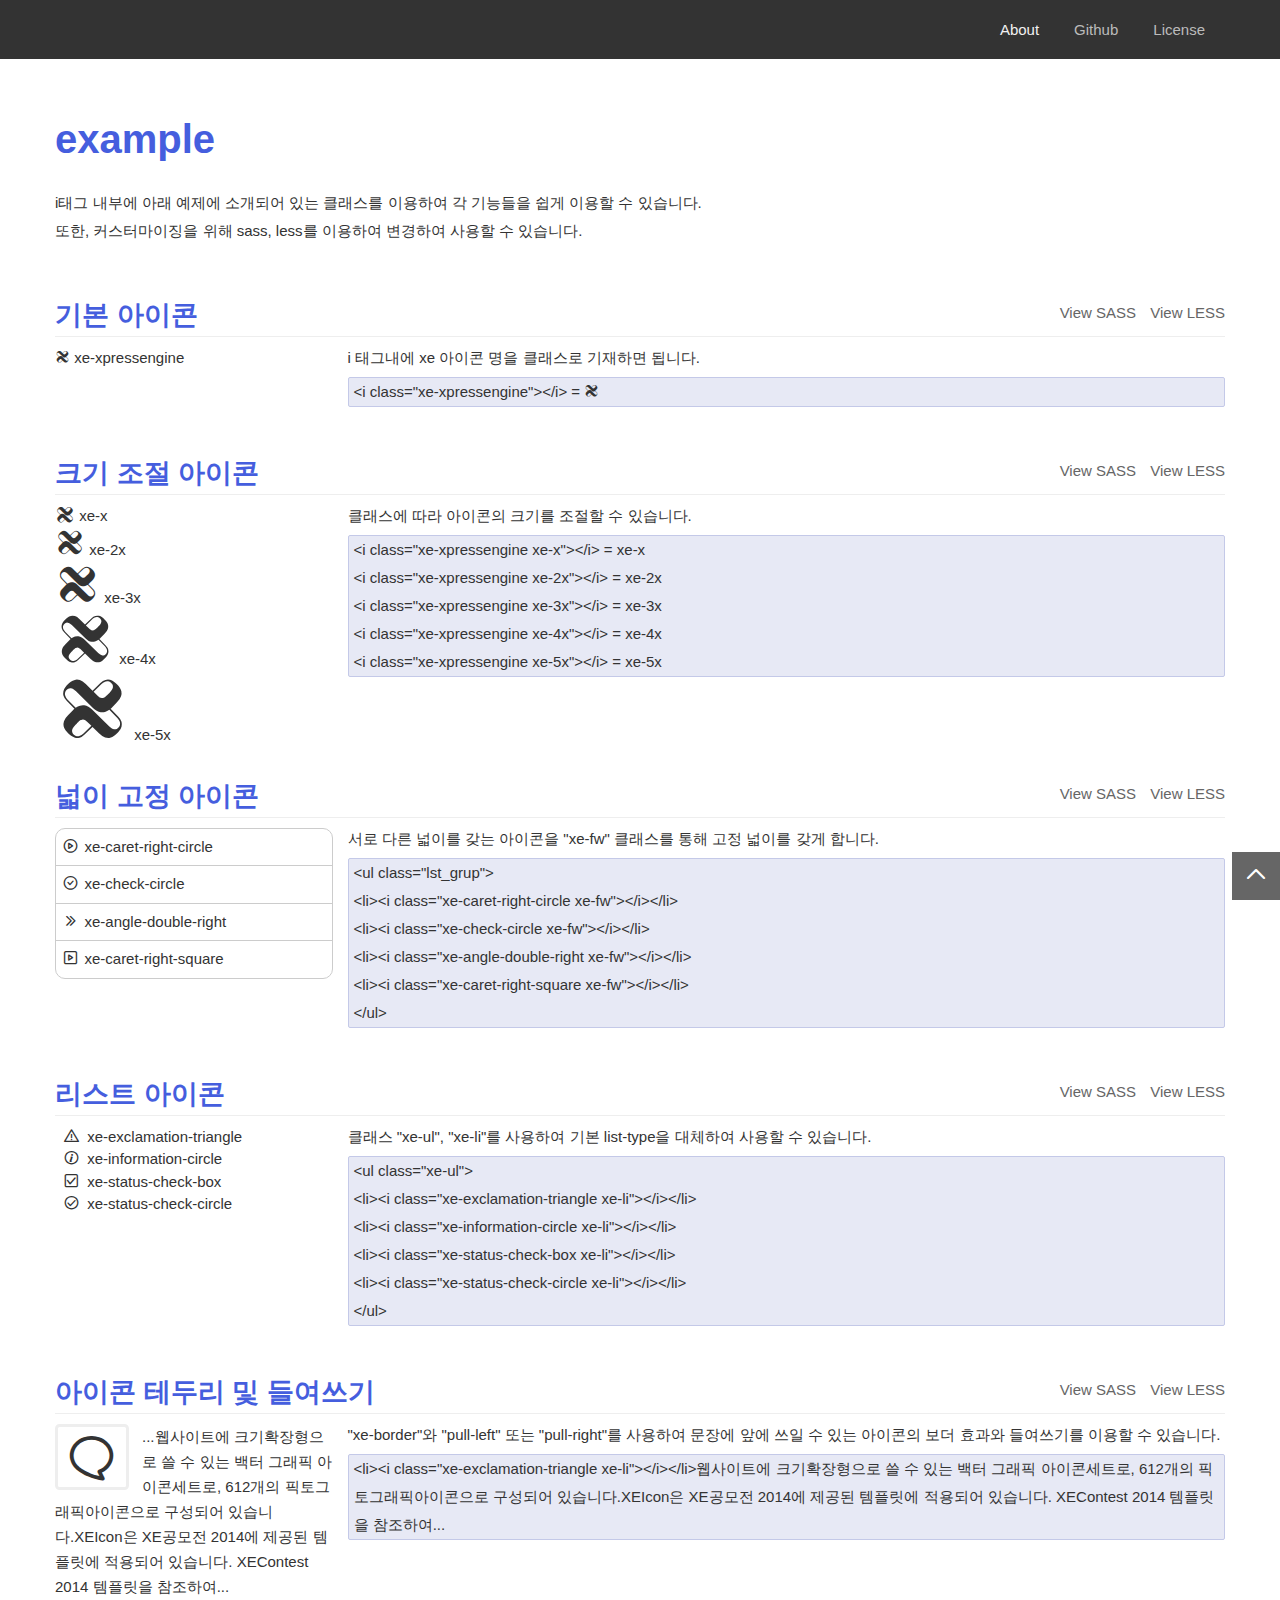
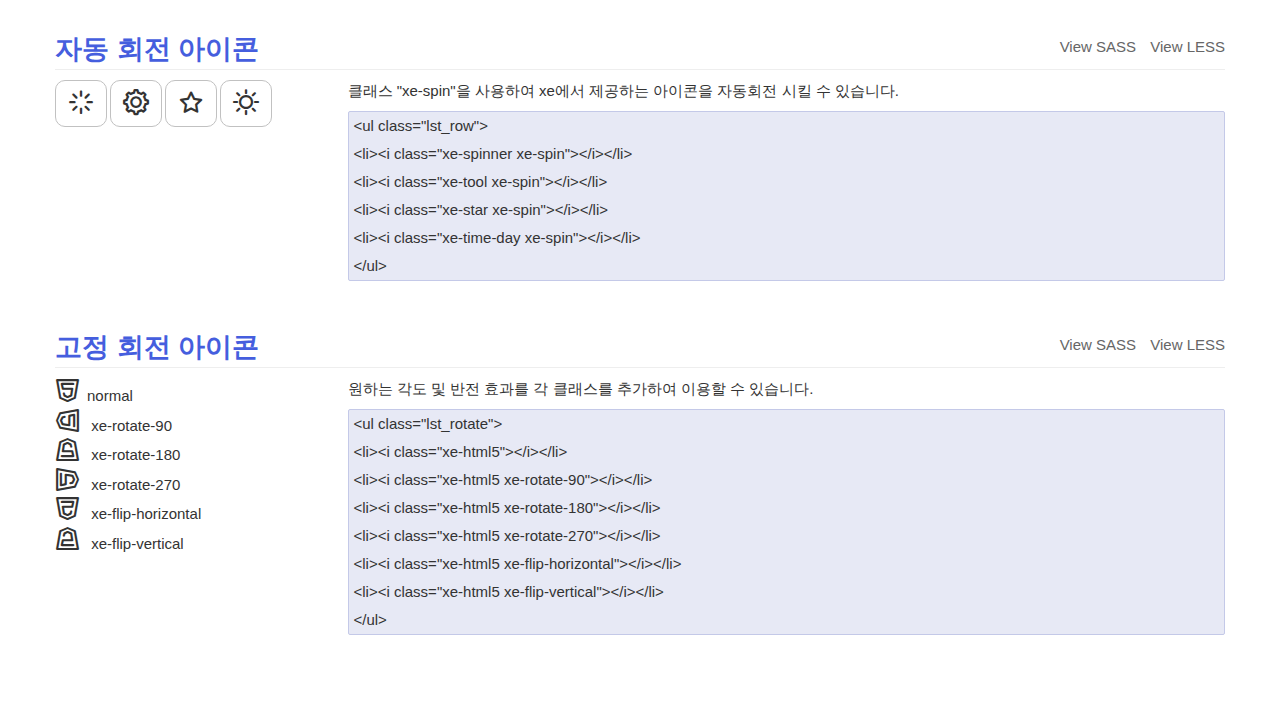
==== commit 6b688662: "emample update" ====
--- a/example.html
+++ b/example.html
@@ -45,35 +45,41 @@
 	<div class="container">
     	<div class="spot v2">
           	<h2 class="license_tit">example</h2>
-			<p>After you <a href="../get-started/">get up and running</a>, you can place Font Awesome icons just about anywhere with the <span>&lt;i&gt;</span> tag. Some examples appreciatively re-used from the <a href="http://getbootstrap.com">Bootstrap documentation</a>.</p>
+			<p>i태그 내부에 아래 예제에 소개되어 있는 클래스를 이용하여 각 기능들을 쉽게 이용할 수 있습니다. <br>또한, 커스터마이징을 위해 sass, less를 이용하여 변경하여 사용할 수 있습니다. </p>
         </div>
 		<div class="content">
 			<ul class="code_lst">
             	<li>
                 	<h3>기본 아이콘</h3>
                     <div class="col left">
-	                    <i class="xe-xpressengine"></i> xe-xpressengine
-                    </div>
-                	<div class="col right">
-	                    <p>You can place Font Awesome icons just about anywhere using the CSS Prefix <span class="box_txt">xe</span></p>
+	                    <div><i class="xe-xpressengine"></i> xe-xpressengine</div>
+                    </div>
+                	<div class="col right">
+	                    <p>i 태그내에 xe 아이콘 명을 클래스로 기재하면 됩니다.</p>
 						<div class="code_box_area">
 							<p class="code_box"><span>&lt;i class="xe-xpressengine"&gt;&lt;/i&gt; = <i class="xe-xpressengine"></i> </span></p>
 						</div>        
                     </div>
+                    <div class="git_area">
+                        <a href="#">View SASS</a>
+                        <a href="#">View LESS</a>
+                    </div>
                 </li>
             	<li>
                 	<h3>크기 조절 아이콘</h3>
                     <div class="col left">
-                    	<ul>
-                        <li><i class="xe-xpressengine xe-x"></i> xe-x</li>
-                        <li><i class="xe-xpressengine xe-2x"></i> xe-2x</li>
-                        <li><i class="xe-xpressengine xe-3x"></i> xe-3x</li>
-                        <li><i class="xe-xpressengine xe-4x"></i> xe-4x</li>
-                        <li><i class="xe-xpressengine xe-5x"></i> xe-5x</li>
-                        </ul>
-                    </div>
-                	<div class="col right">
-	                    <p>You can place Font Awesome icons just about anywhere using the CSS Prefix <span class="box_txt">xe</span></p>
+                    	<div>
+                            <ul>
+                            <li><i class="xe-xpressengine xe-x"></i> xe-x</li>
+                            <li><i class="xe-xpressengine xe-2x"></i> xe-2x</li>
+                            <li><i class="xe-xpressengine xe-3x"></i> xe-3x</li>
+                            <li><i class="xe-xpressengine xe-4x"></i> xe-4x</li>
+                            <li><i class="xe-xpressengine xe-5x"></i> xe-5x</li>
+                            </ul>
+                        </div>
+                    </div>
+                	<div class="col right">
+	                    <p>클래스에 따라 아이콘의 크기를 조절할 수 있습니다.</p>
 						<div class="code_box_area">
 							<p class="code_box">
                                 <span>&lt;i class="xe-xpressengine xe-x"&gt;&lt;/i&gt; = xe-x </span><br>
@@ -84,19 +90,25 @@
                             </p>
 						</div>        
                     </div>
+                    <div class="git_area">
+                        <a href="#">View SASS</a>
+                        <a href="#">View LESS</a>
+                    </div>                    
                 </li>                
             	<li>
                 	<h3>넓이 고정 아이콘</h3>
                     <div class="col left">
-                    	<ul class="lst_grup">
-                        <li><i class="xe-caret-right-circle xe-fw"></i> xe-caret-right-circle</li>
-                        <li><i class="xe-check-circle xe-fw"></i> xe-check-circle</li>
-                        <li><i class="xe-angle-double-right xe-fw"></i> xe-angle-double-right</li>
-                        <li><i class="xe-caret-right-square xe-fw"></i> xe-caret-right-square</li>
-                        </ul>
-                    </div>
-                	<div class="col right">
-	                    <p>You can place Font Awesome icons just about anywhere using the CSS Prefix <span class="box_txt">xe</span></p>
+                    	<div>
+                            <ul class="lst_grup">
+                            <li><i class="xe-caret-right-circle xe-fw"></i> xe-caret-right-circle</li>
+                            <li><i class="xe-check-circle xe-fw"></i> xe-check-circle</li>
+                            <li><i class="xe-angle-double-right xe-fw"></i> xe-angle-double-right</li>
+                            <li><i class="xe-caret-right-square xe-fw"></i> xe-caret-right-square</li>
+                            </ul>
+                        </div>
+                    </div>
+                	<div class="col right">
+	                    <p>서로 다른 넓이를 갖는 아이콘을 "xe-fw" 클래스를 통해 고정 넓이를 갖게 합니다.</p>
 						<div class="code_box_area">
 							<p class="code_box">
                                 <span>&lt;ul class="lst_grup"&gt;</span><br>
@@ -108,19 +120,25 @@
                             </p>
 						</div>        
                     </div>
+                    <div class="git_area">
+                        <a href="#">View SASS</a>
+                        <a href="#">View LESS</a>
+                    </div>                    
                 </li>          
             	<li>
                 	<h3>리스트 아이콘</h3>
                     <div class="col left">
-                    	<ul class="xe-ul">
-                        <li><i class="xe-exclamation-triangle xe-li"></i> xe-caret-right-circle</li>
-                        <li><i class="xe-information-circle xe-li"></i> xe-check-circle</li>
-                        <li><i class="xe-status-check-box xe-li"></i> xe-angle-double-right</li>
-                        <li><i class="xe-status-check-circle xe-li"></i> xe-caret-right-square</li>
-                        </ul>
-                    </div>
-                	<div class="col right">
-	                    <p>You can place Font Awesome icons just about anywhere using the CSS Prefix <span class="box_txt">xe</span></p>
+                    	<div>
+                            <ul class="xe-ul">
+                            <li><i class="xe-exclamation-triangle xe-li"></i> xe-exclamation-triangle</li>
+                            <li><i class="xe-information-circle xe-li"></i> xe-information-circle</li>
+                            <li><i class="xe-status-check-box xe-li"></i> xe-status-check-box</li>
+                            <li><i class="xe-status-check-circle xe-li"></i> xe-status-check-circle</li>
+                            </ul>
+                        </div>
+                    </div>
+                	<div class="col right">
+	                    <p>클래스 "xe-ul", "xe-li"를 사용하여 기본 list-type을 대체하여 사용할 수 있습니다.</p>
 						<div class="code_box_area">
 							<p class="code_box">
                                 <span>&lt;ul class="xe-ul"&gt;</span><br>
@@ -132,31 +150,95 @@
                             </p>
 						</div>        
                     </div>
+                    <div class="git_area">
+                        <a href="#">View SASS</a>
+                        <a href="#">View LESS</a>
+                    </div>                    
                 </li>   
             	<li>
-                	<h3>회전 아이콘</h3>
-                    <div class="col left">
-                    	<ul class="lst_row">
-                        <li><i class="xe-spinner xe-spin"></i> xe-caret-right-circle</li>
-                        <li><i class="xe-tool xe-spin"></i> xe-check-circle</li>
-                        <li><i class="xe-star xe-spin"></i> xe-angle-double-right</li>
-                        <li><i class="xe-time-day xe-spin"></i> xe-caret-right-square</li>
-                        </ul>
-                    </div>
-                	<div class="col right">
-	                    <p>You can place Font Awesome icons just about anywhere using the CSS Prefix <span class="box_txt">xe</span></p>
-						<div class="code_box_area">
-							<p class="code_box">
-                                <span>&lt;ul class="xe-ul"&gt;</span><br>
-                                    <span>&lt;li&gt;&lt;i class="xe-exclamation-triangle xe-li"&gt;&lt;/i&gt;&lt;/li&gt;</span><br>
-                                    <span>&lt;li&gt;&lt;i class="xe-information-circle xe-li"&gt;&lt;/i&gt;&lt;/li&gt;</span><br>
-                                    <span>&lt;li&gt;&lt;i class="xe-status-check-box xe-li"&gt;&lt;/i&gt;&lt;/li&gt;</span><br>
-                                    <span>&lt;li&gt;&lt;i class="xe-status-check-circle xe-li"&gt;&lt;/i&gt;&lt;/li&gt;</span><br>
+                	<h3>아이콘 테두리 및 들여쓰기</h3>
+                    <div class="col left">
+                    	<div>
+                        	<p><i class="xe-message-right xe-3x xe-border pull-left"></i>...웹사이트에 크기확장형으로 쓸 수 있는 백터 그래픽 아이콘세트로, 612개의 픽토그래픽아이콘으로 구성되어 있습니다.XEIcon은 XE공모전 2014에 제공된 템플릿에 적용되어 있습니다. XEContest 2014 템플릿을 참조하여...</p>
+                        </div>
+                    </div>
+                	<div class="col right">
+	                    <p>"xe-border"와 "pull-left" 또는 "pull-right"를 사용하여 문장에 앞에 쓰일 수 있는 아이콘의 보더 효과와 들여쓰기를 이용할 수 있습니다. </p>
+						<div class="code_box_area">
+							<p class="code_box">
+                                    <span>&lt;li&gt;&lt;i class="xe-exclamation-triangle xe-li"&gt;&lt;/i&gt;&lt;/li&gt;</span>웹사이트에 크기확장형으로 쓸 수 있는 백터 그래픽 아이콘세트로, 612개의 픽토그래픽아이콘으로 구성되어 있습니다.XEIcon은 XE공모전 2014에 제공된 템플릿에 적용되어 있습니다. XEContest 2014 템플릿을 참조하여...
+                            </p>
+						</div>
+                    </div>
+                    <div class="git_area">
+                        <a href="#">View SASS</a>
+                        <a href="#">View LESS</a>
+                    </div>                    
+                </li>                  
+            	<li>
+                	<h3>자동 회전 아이콘</h3>
+                    <div class="col left">
+                    	<div>
+                            <ul class="lst_row">
+                            <li><i class="xe-spinner xe-spin"></i></li>
+                            <li><i class="xe-tool xe-spin"></i></li>
+                            <li><i class="xe-star xe-spin"></i></li>
+                            <li><i class="xe-time-day xe-spin"></i></li>
+                            </ul>
+                        </div>
+                    </div>
+                	<div class="col right">
+	                    <p>클래스 "xe-spin"을 사용하여 xe에서 제공하는 아이콘을 자동회전 시킬 수 있습니다.</p>
+						<div class="code_box_area">
+							<p class="code_box">
+                                <span>&lt;ul class="lst_row"&gt;</span><br>
+                                    <span>&lt;li&gt;&lt;i class="xe-spinner xe-spin"&gt;&lt;/i&gt;&lt;/li&gt;</span><br>
+                                    <span>&lt;li&gt;&lt;i class="xe-tool xe-spin"&gt;&lt;/i&gt;&lt;/li&gt;</span><br>
+                                    <span>&lt;li&gt;&lt;i class="xe-star xe-spin"&gt;&lt;/i&gt;&lt;/li&gt;</span><br>
+                                    <span>&lt;li&gt;&lt;i class="xe-time-day xe-spin"&gt;&lt;/i&gt;&lt;/li&gt;</span><br>
 								<span>&lt;/ul&gt;</span>   
                             </p>
 						</div>        
                     </div>
-                </li>                                            
+                    <div class="git_area">
+                        <a href="#">View SASS</a>
+                        <a href="#">View LESS</a>
+                    </div>                    
+                </li>     
+            	<li>
+                	<h3>고정 회전 아이콘</h3>
+                    <div class="col left">
+                    	<div>
+                            <ul class="lst_rotate">
+                            <li><i class="xe-html5"></i>normal</li>
+                            <li><i class="xe-html5 xe-rotate-90"></i> xe-rotate-90</li>
+                            <li><i class="xe-html5 xe-rotate-180"></i> xe-rotate-180</li>
+                            <li><i class="xe-html5 xe-rotate-270"></i> xe-rotate-270</li>
+                            <li><i class="xe-html5 xe-flip-horizontal"></i> xe-flip-horizontal</li>
+                            <li><i class="xe-html5 xe-flip-vertical"></i> xe-flip-vertical</li>
+                            </ul>
+                        </div>
+                    </div>
+                	<div class="col right">
+	                    <p>원하는 각도 및 반전 효과를 각 클래스를 추가하여 이용할 수 있습니다.</p>
+						<div class="code_box_area">
+							<p class="code_box">
+                                <span>&lt;ul class="lst_rotate"&gt;</span><br>
+                                    <span>&lt;li&gt;&lt;i class="xe-html5"&gt;&lt;/i&gt;&lt;/li&gt;</span><br>
+                                    <span>&lt;li&gt;&lt;i class="xe-html5 xe-rotate-90"&gt;&lt;/i&gt;&lt;/li&gt;</span><br>
+                                    <span>&lt;li&gt;&lt;i class="xe-html5 xe-rotate-180"&gt;&lt;/i&gt;&lt;/li&gt;</span><br>
+                                    <span>&lt;li&gt;&lt;i class="xe-html5 xe-rotate-270"&gt;&lt;/i&gt;&lt;/li&gt;</span><br>
+                                    <span>&lt;li&gt;&lt;i class="xe-html5 xe-flip-horizontal"&gt;&lt;/i&gt;&lt;/li&gt;</span><br>
+                                    <span>&lt;li&gt;&lt;i class="xe-html5 xe-flip-vertical"&gt;&lt;/i&gt;&lt;/li&gt;</span><br>                                    
+								<span>&lt;/ul&gt;</span>   
+                            </p>
+						</div>        
+                    </div>
+                    <div class="git_area">
+                        <a href="#">View SASS</a>
+                        <a href="#">View LESS</a>
+                    </div>                    
+                </li>                                                         
             </ul>
 		</div>
 	</div>
--- a/common/xe-icon.css
+++ b/common/xe-icon.css
@@ -96,21 +96,24 @@
 .about_wrap .section{padding:0 20px}
 .about_wrap .section ul{padding:0}
 
-
 .about_wrap .code_lst{font-size:15px}
 .about_wrap .code_lst h3{border-bottom:1px solid #eee}
-.about_wrap .code_lst>li{overflow: hidden}
+.about_wrap .code_lst>li{position:relative;overflow: hidden}
+.about_wrap .code_lst>li .git_area{position:absolute;right:0;top:37px}
+.about_wrap .code_lst>li .git_area a{margin-left:10px;color:#666}
 .about_wrap .col{float:left}
 .about_wrap .left{width:25%}
 .about_wrap .right{width:75%}
+.about_wrap .code_lst>li .left>div{margin-right:15px} 
+.about_wrap .code_lst>li .left>div>p{line-height:25px}
 .about_wrap.xe_icon_wrap .spot{padding-left:0}
-.about_wrap .lst_grup{margin-right:15px;border:1px solid #ccc;border-radius:10px}
+.about_wrap .lst_grup{border:1px solid #ccc;border-radius:10px}
 .about_wrap .lst_grup li{padding:7px 0 7px 5px;border-bottom:1px solid #ccc}
 .about_wrap .lst_grup li:last-child{border-bottom:none}
-
-
-
-
+.about_wrap .lst_row{overflow:hidden}
+.about_wrap .lst_row li{float:left;width:50px;height:45px;margin-right:3px;border:1px solid #c1c1c1;border-radius:10px;text-align:center;font-size:26px}
+.about_wrap .lst_row li i{vertical-align:middle}
+.about_wrap .lst_rotate i{margin-right:7px;font-size:25px}
 
 @media(max-width: 767px){
 .bgc1,.bgc2{text-align:center}  
@@ -121,6 +124,7 @@
 .xe_icon_gnb .menu_lst{float:none;width:260px;margin:0 auto}
 .xe_icon_gnb .menu_lst li{margin-left:15px}
 .xe_icon_gnb .menu_lst li:first-child{margin-left:0}
+.about_wrap .left,.about_wrap .right{float:none;width:auto;margin-bottom:30px}
 }
 
 @media(min-width: 480px){
@@ -129,12 +133,20 @@
 
 }
 
+@media(max-width: 480px){
+.about_wrap .code_lst>li .left>div,.about_wrap .code_lst>li .code_box_area,.about_wrap .code_lst>li .right>p,.xe_icon_wrap .spot p{margin:0 15px} 
+.about_wrap .code_lst>li .git_area{display:none}
+.about_wrap .code_lst>li h3,.xe_icon_wrap .license_tit{padding-left:15px}
+}
+
 @media(min-width: 768px){
 .mhmm,.ptl,.mhl,.gnb_area,.container{width:750px}
 .glyph{width:25%}
 
 .xe_icon_gnb .gnb_right{margin-right:0}
 .xe_icon_gnb .menu_lst li,.xe_icon_gnb .menu_lst li:first-child{margin-left:15px}
+.about_wrap .left{width:35%}
+.about_wrap .right{width:65%}
     
 }
 
@@ -144,6 +156,9 @@
 
 .xe_icon_gnb .gnb_right{margin-right:0}
 .xe_icon_gnb .menu_lst li,.xe_icon_gnb .menu_lst li:first-child{margin-left:15px}
+.about_wrap .left{width:25%}
+.about_wrap .right{width:75%}
+
 }
 
 @media(min-width: 1200px){
--- a/common/style.css
+++ b/common/style.css
@@ -3,8 +3,8 @@
  * -------------------------- */
 @font-face {
   font-family: 'xeicon';
-  src: url("../fonts/xeicon.eot?v=4.2.0");
-  src: url("../fonts/xeicon.eot?#iefix&v=4.2.0") format("embedded-opentype"), url("../fonts/xeicon.woff?v=4.2.0") format("woff"), url("../fonts/xeicon.ttf?v=4.2.0") format("truetype"), url("../fonts/xeicon.svg?v=4.2.0#xeiconregular") format("svg");
+  src: url("../fonts/xeicon.eot?v=1.0.3");
+  src: url("../fonts/xeicon.eot?#iefix&v=1.0.3") format("embedded-opentype"), url("../fonts/xeicon.woff?v=1.0.3") format("woff"), url("../fonts/xeicon.ttf?v=1.0.3") format("truetype"), url("../fonts/xeicon.svg?v=1.0.3#xeiconregular") format("svg");
   font-weight: normal;
   font-style: normal; }
 i {
@@ -1950,14 +1950,11 @@
   border-radius: .1em; }
 
 .pull-right {
-  float: right; }
+  float: right;
+  margin-right: .3em; }
 
 .pull-left {
-  float: left; }
-
-.xe.pull-left {
+  float: left;
   margin-right: .3em; }
-.xe.pull-right {
-  margin-left: .3em; }
 
 /*# sourceMappingURL=style.css.map */
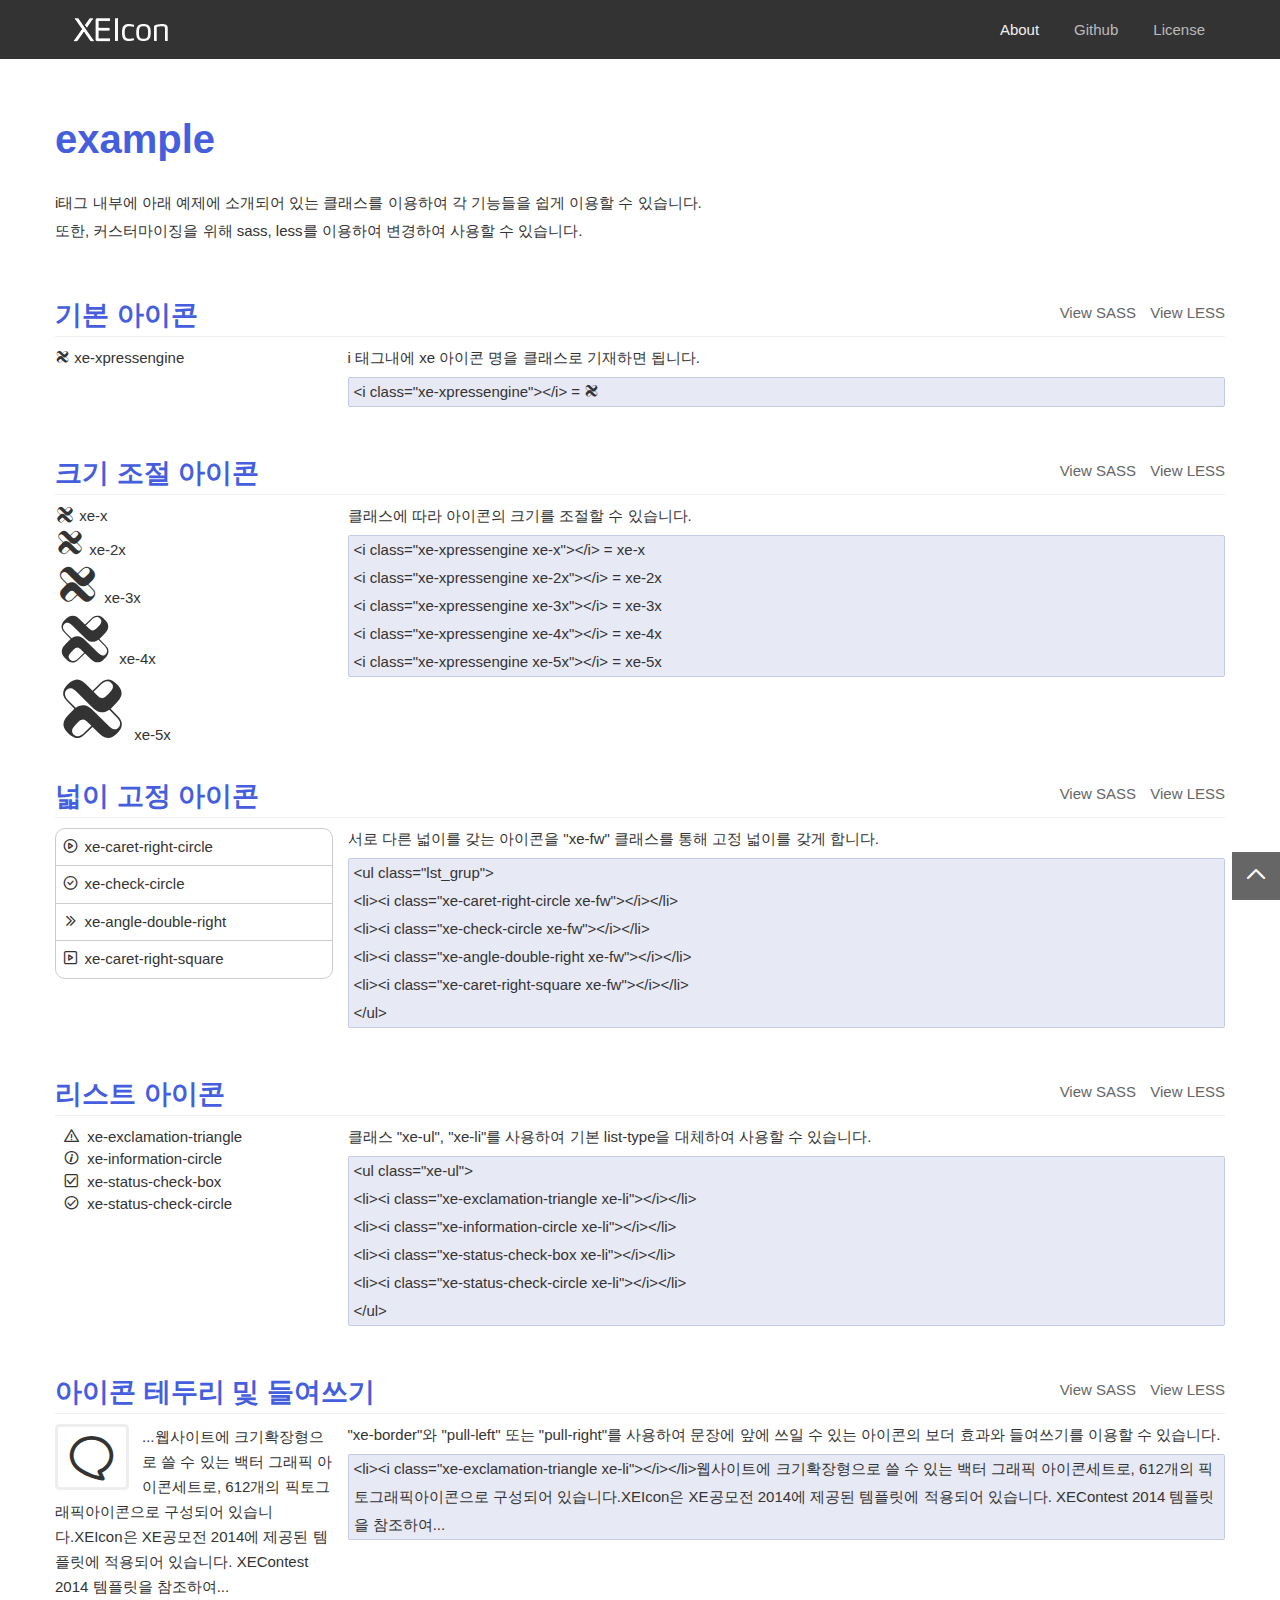
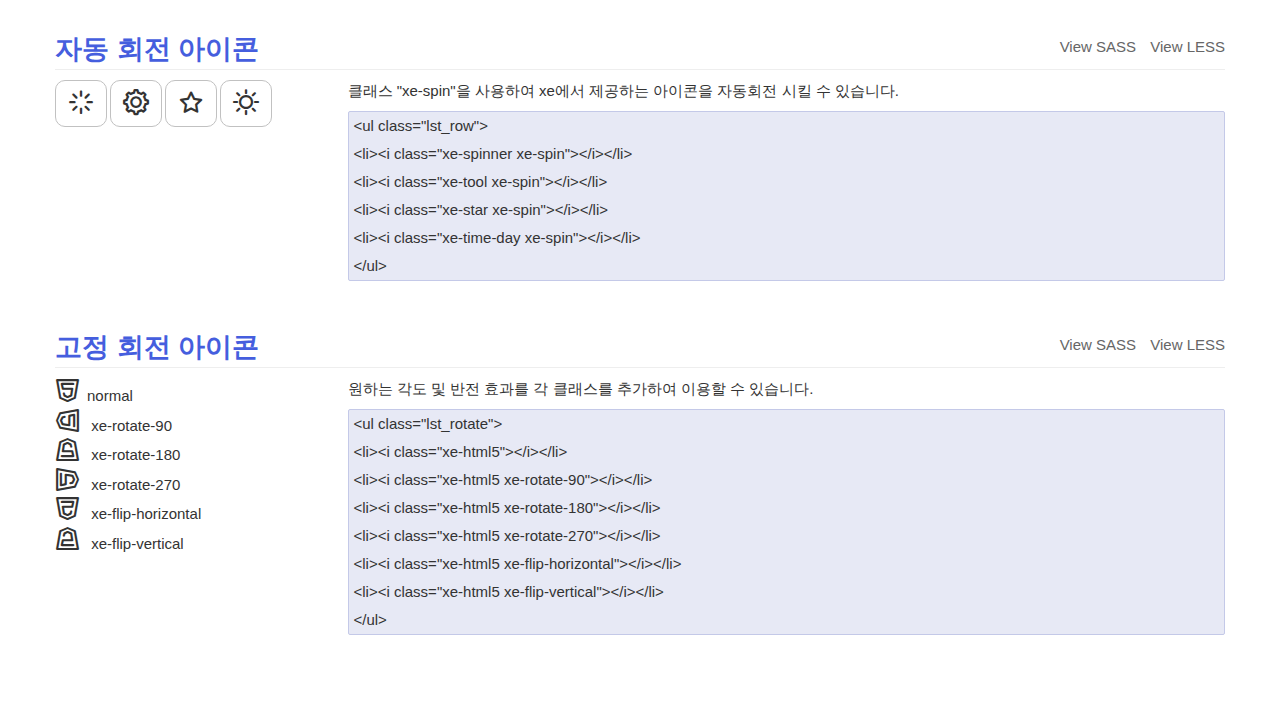
==== commit 6a3b54d5: "xe_common upload" ====
--- a/example.html
+++ b/example.html
@@ -7,10 +7,10 @@
 <link rel="stylesheet" href="./common/xe-icon.css">
 <link rel="stylesheet" href="./common/style.css">
 <!--[if lt IE 8]><link rel="stylesheet" href="./ie7/ie7.css"><![endif]-->
-<!--[if lt IE 9]><script src="../xe_common/respond.min.js"></script><![endif]-->
-<!--[if lt IE 9]><script src="../xe_common/jquery-1.x.min.js"></script><![endif]-->
-<!--[if gte IE 9]><script src="../xe_common/jquery.min.js"></script><![endif]-->
-<script src="../xe_common/jquery.min.js"></script>
+<!--[if lt IE 9]><script src="./xe_common/respond.min.js"></script><![endif]-->
+<!--[if lt IE 9]><script src="./xe_common/jquery-1.x.min.js"></script><![endif]-->
+<!--[if gte IE 9]><script src="./xe_common/jquery.min.js"></script><![endif]-->
+<script src="./xe_common/jquery.min.js"></script>
 <script src="./common/xe-icon.js"></script>
 <script src="./js/jquery.quicksearch.js"></script>
 <script src="./js/search.js"></script>
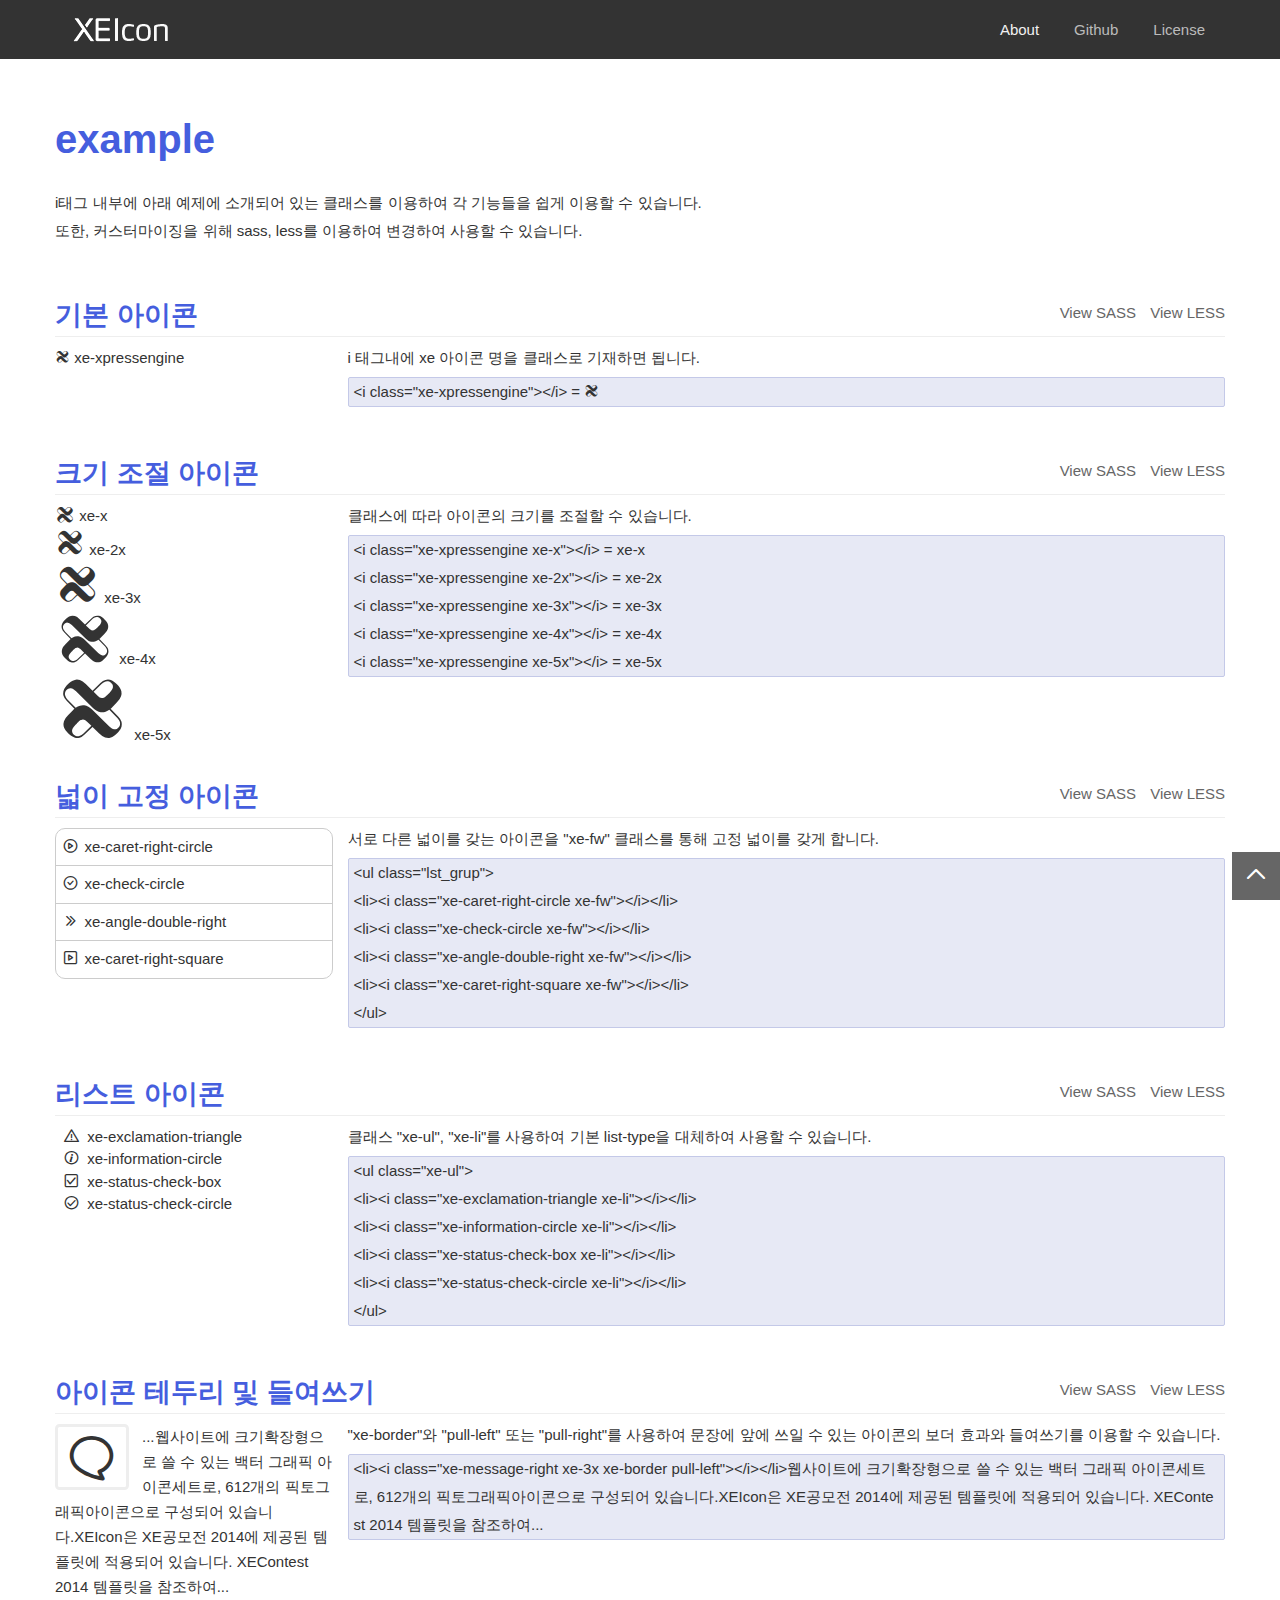
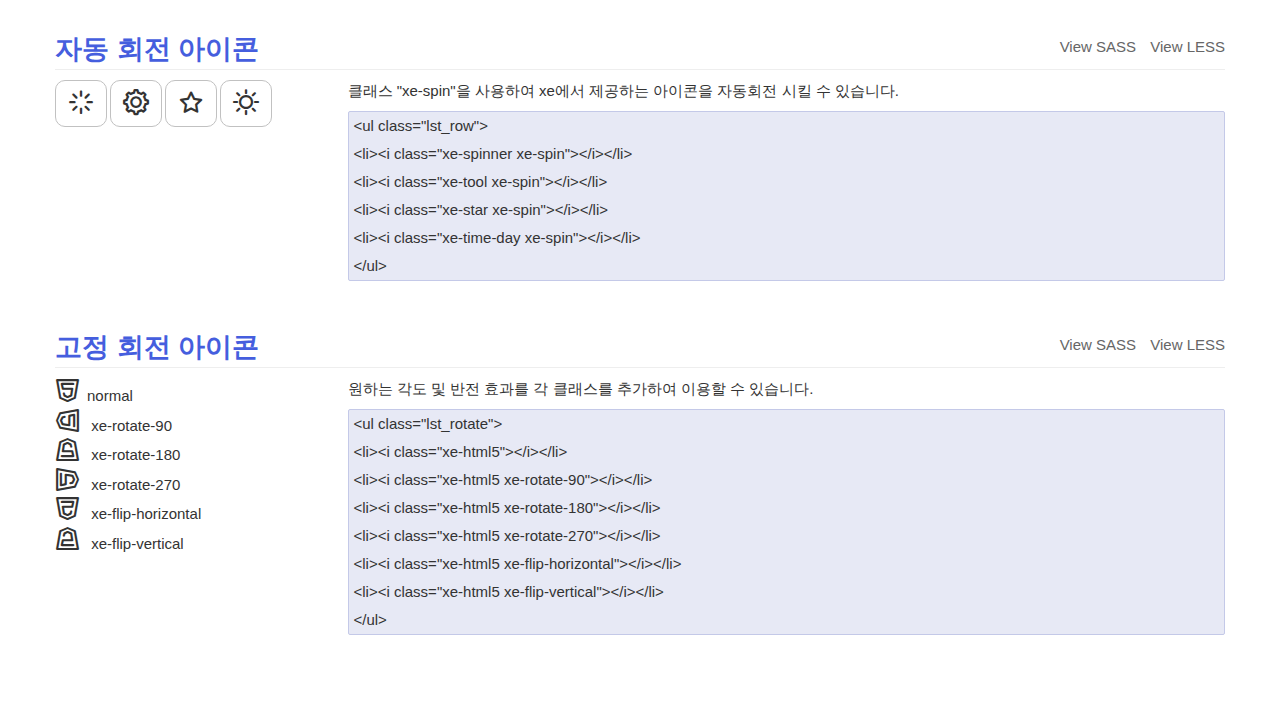
==== commit e0bb5ec3: "update" ====
--- a/example.html
+++ b/example.html
@@ -166,7 +166,7 @@
 	                    <p>"xe-border"와 "pull-left" 또는 "pull-right"를 사용하여 문장에 앞에 쓰일 수 있는 아이콘의 보더 효과와 들여쓰기를 이용할 수 있습니다. </p>
 						<div class="code_box_area">
 							<p class="code_box">
-                                    <span>&lt;li&gt;&lt;i class="xe-exclamation-triangle xe-li"&gt;&lt;/i&gt;&lt;/li&gt;</span>웹사이트에 크기확장형으로 쓸 수 있는 백터 그래픽 아이콘세트로, 612개의 픽토그래픽아이콘으로 구성되어 있습니다.XEIcon은 XE공모전 2014에 제공된 템플릿에 적용되어 있습니다. XEContest 2014 템플릿을 참조하여...
+                                    <span>&lt;li&gt;&lt;i class="xe-message-right xe-3x xe-border pull-left"&gt;&lt;/i&gt;&lt;/li&gt;</span>웹사이트에 크기확장형으로 쓸 수 있는 백터 그래픽 아이콘세트로, 612개의 픽토그래픽아이콘으로 구성되어 있습니다.XEIcon은 XE공모전 2014에 제공된 템플릿에 적용되어 있습니다. XEContest 2014 템플릿을 참조하여...
                             </p>
 						</div>
                     </div>
